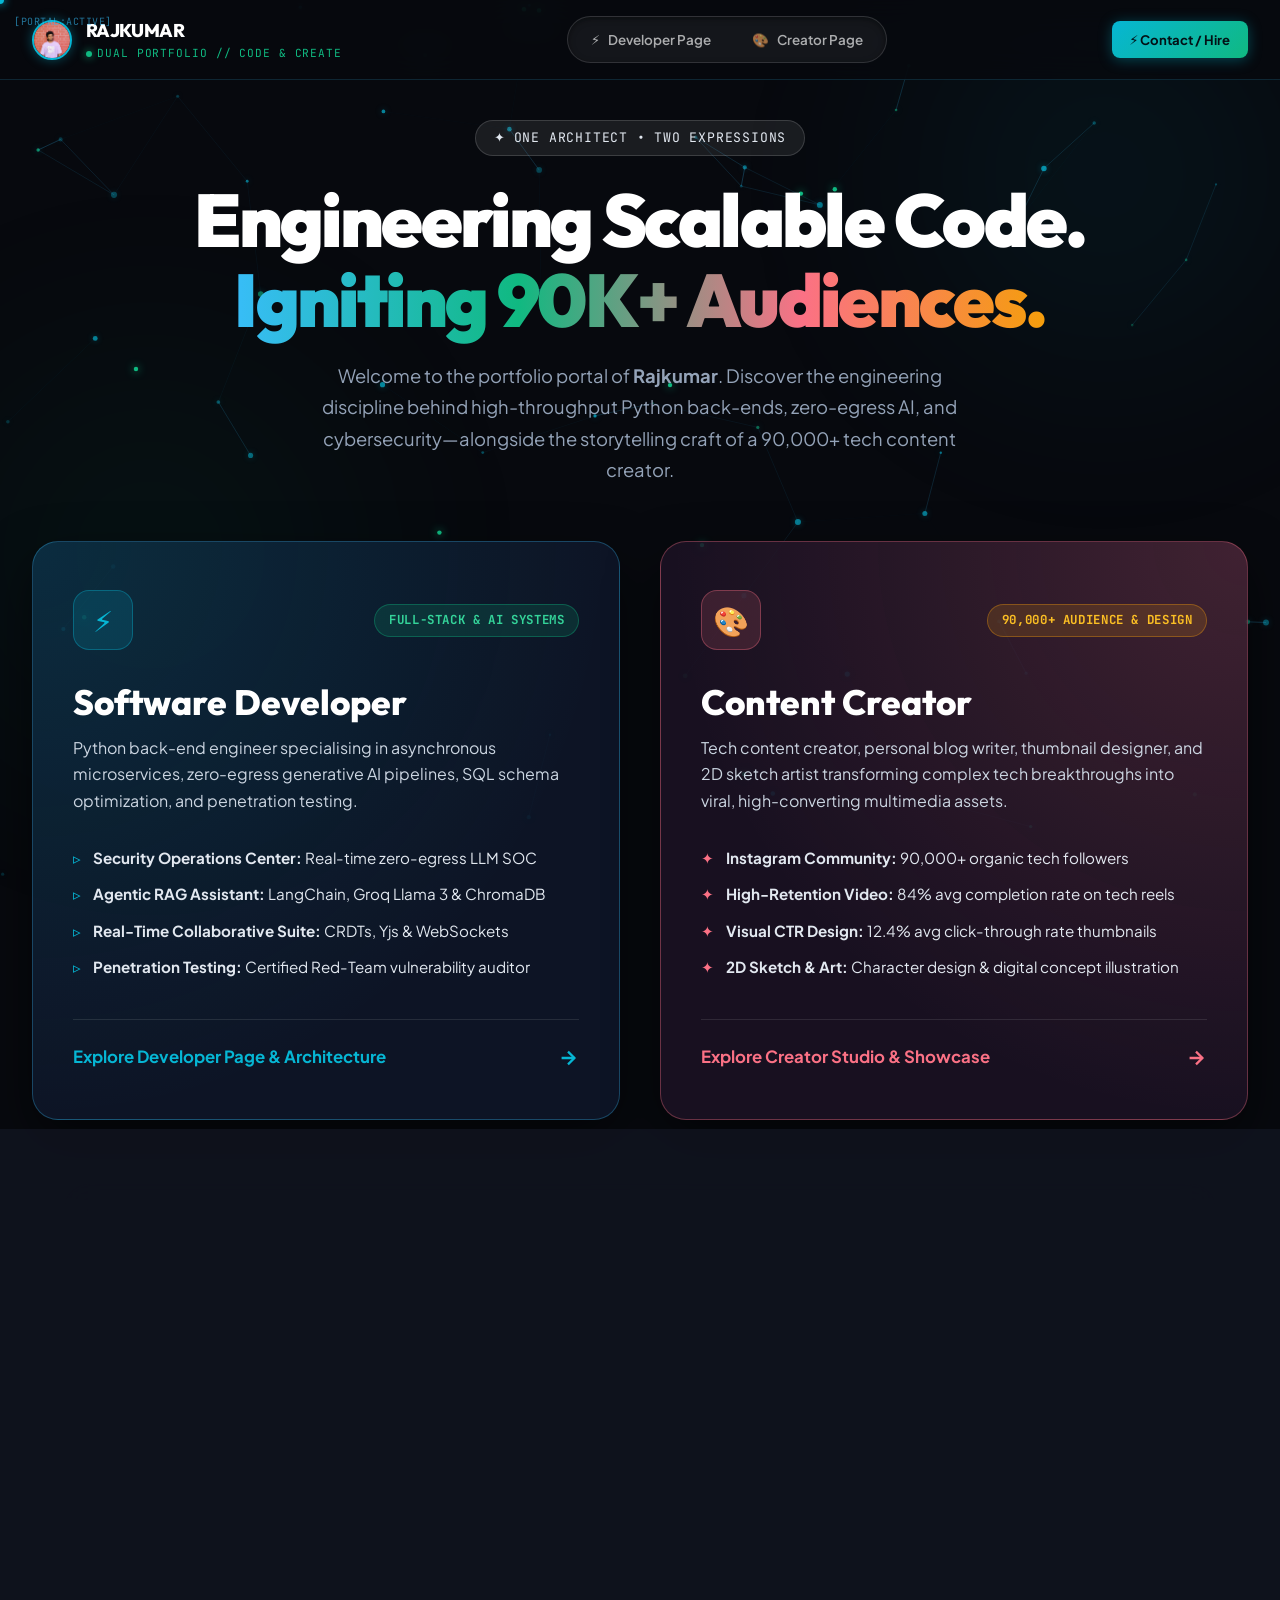
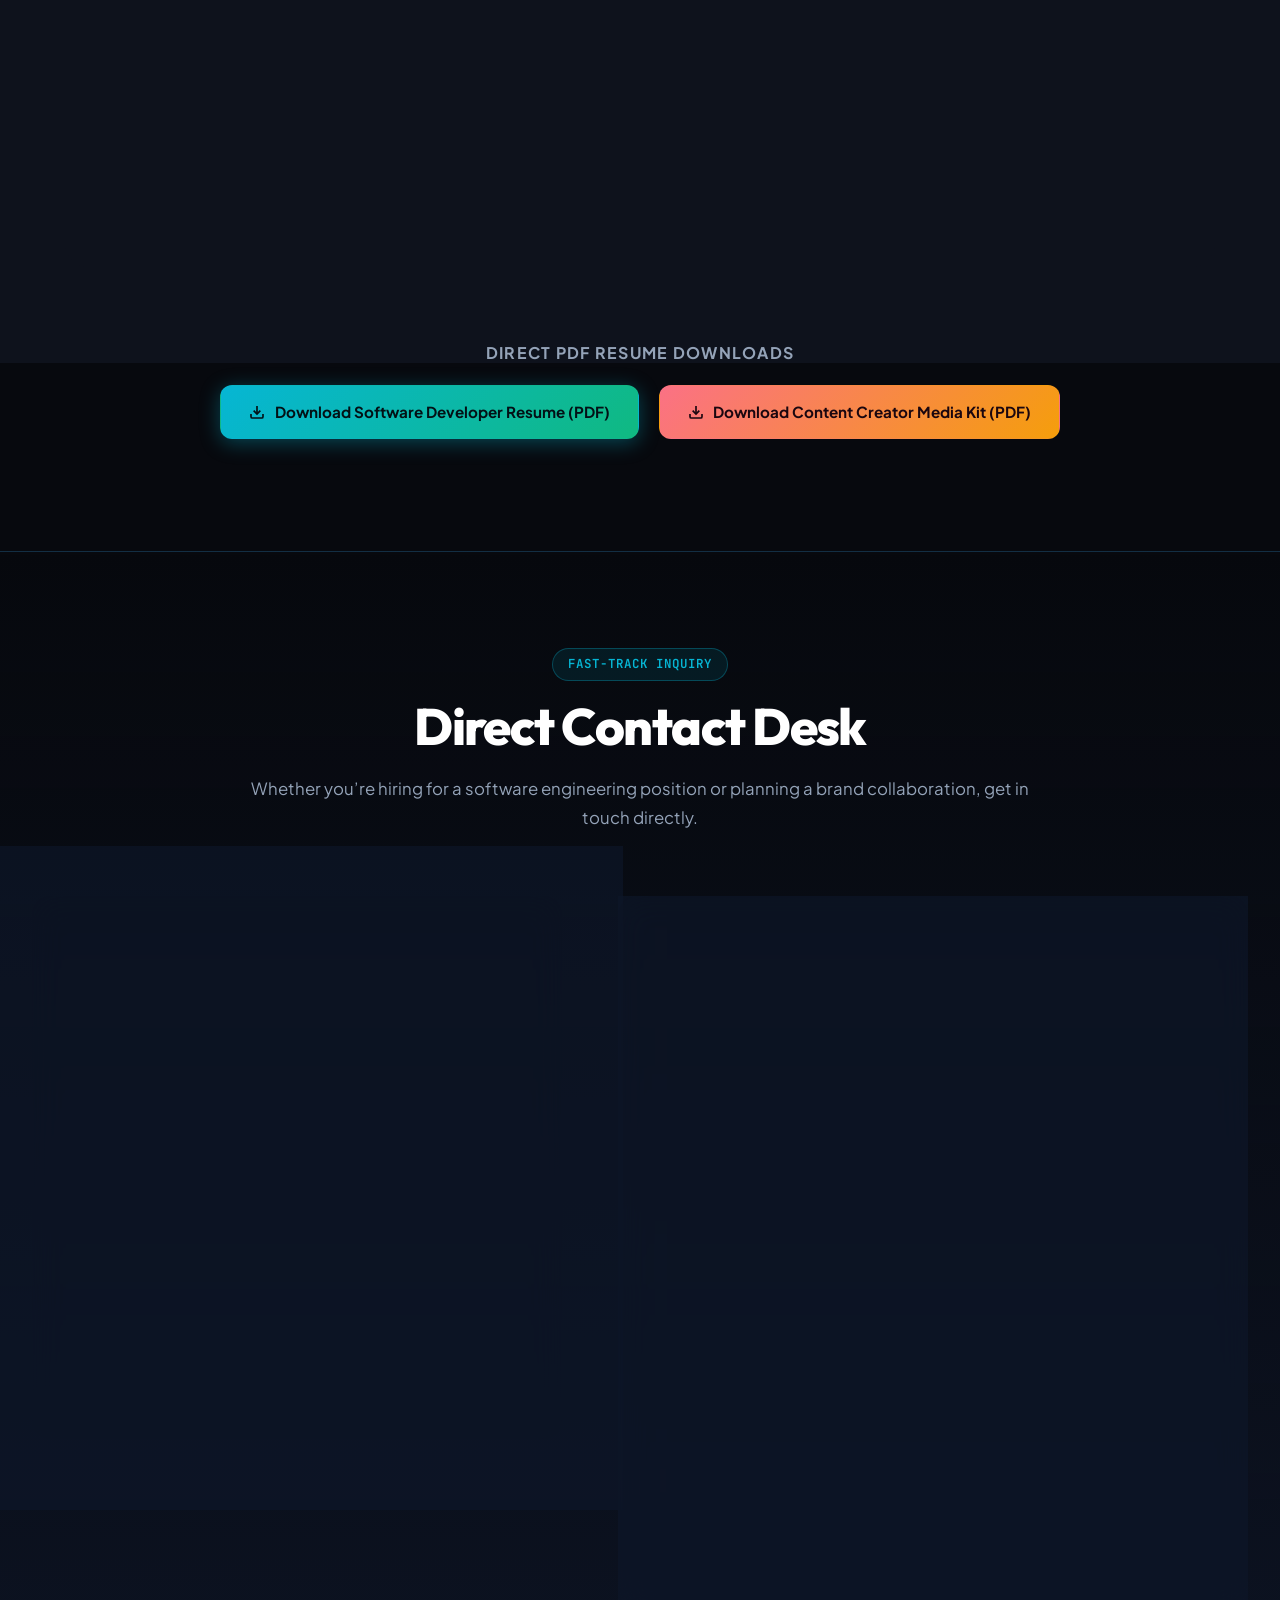
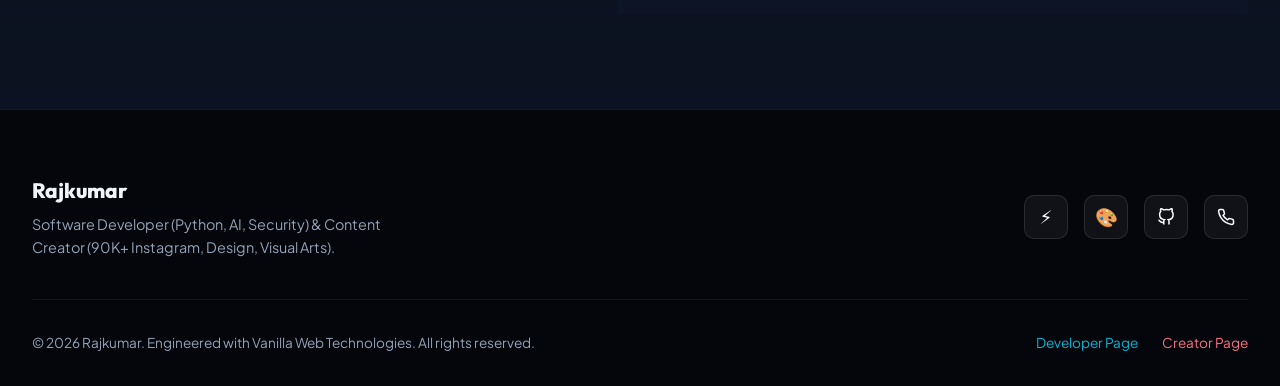
==== index.html @ 2a5aac8f "feat: complete interactive dual-persona portfolio website for Rajkumar (Software Developer & Content" ====
<!DOCTYPE html>
<html lang="en">
<head>
  <meta charset="UTF-8" />
  <meta name="viewport" content="width=device-width, initial-scale=1.0" />
  <title>Rajkumar — Software Developer & Content Creator | Dual Portfolio</title>
  <meta name="description" content="Official dual-persona portfolio of Rajkumar PR: Full-Stack Python Software Developer & AI Security Engineer + 90K Tech Content Creator & Visual Artist." />
  <meta name="theme-color" content="#07090e" />

  <!-- Preconnect to Google Fonts -->
  <link rel="preconnect" href="https://fonts.googleapis.com" />
  <link rel="preconnect" href="https://fonts.gstatic.com" crossorigin />

  <!-- Stylesheets -->
  <link rel="stylesheet" href="css/common.css" />
  <link rel="stylesheet" href="css/developer.css" />
  <link rel="stylesheet" href="css/creator.css" />
  <style>
    /* Master Hub Styles */
    .hub-hero {
      min-height: 100vh;
      display: flex;
      flex-direction: column;
      justify-content: center;
      align-items: center;
      padding: 7.5rem 2rem 4rem;
      position: relative;
      text-align: center;
    }

    .hub-title-wrap {
      max-width: 900px;
      margin-bottom: 3.5rem;
      position: relative;
      z-index: 10;
    }

    .hub-tag {
      display: inline-flex;
      align-items: center;
      gap: 0.5rem;
      padding: 0.4rem 1.15rem;
      border-radius: 999px;
      background: rgba(255, 255, 255, 0.08);
      border: 1px solid rgba(255, 255, 255, 0.15);
      font-family: var(--font-mono);
      font-size: 0.82rem;
      letter-spacing: 0.06em;
      color: #e2e8f0;
      margin-bottom: 1.5rem;
    }

    .hub-headline {
      font-family: var(--font-heading);
      font-size: clamp(2.6rem, 5.8vw, 4.8rem);
      font-weight: 900;
      line-height: 1.08;
      letter-spacing: -0.035em;
      color: #fff;
      margin-bottom: 1.25rem;
    }

    .hub-headline .dual-gradient {
      background: linear-gradient(90deg, #38bdf8 0%, #10b981 35%, #fb7185 70%, #f59e0b 100%);
      -webkit-background-clip: text;
      -webkit-text-fill-color: transparent;
    }

    .hub-sub {
      font-size: 1.15rem;
      color: #94a3b8;
      max-width: 680px;
      margin: 0 auto;
      line-height: 1.7;
    }

    /* Dual Persona Split Cards */
    .dual-portals-grid {
      display: grid;
      grid-template-columns: 1fr 1fr;
      gap: 2.5rem;
      max-width: 1280px;
      width: 100%;
      margin: 0 auto;
      position: relative;
      z-index: 10;
    }

    .portal-card {
      position: relative;
      border-radius: 26px;
      padding: 3rem 2.5rem;
      text-align: left;
      text-decoration: none;
      color: #fff;
      overflow: hidden;
      display: flex;
      flex-direction: column;
      justify-content: space-between;
      transition: all 0.4s cubic-bezier(0.16, 1, 0.3, 1);
      box-shadow: 0 20px 50px rgba(0, 0, 0, 0.5);
    }

    .portal-card.dev-side {
      background: radial-gradient(circle at top left, rgba(6, 182, 212, 0.15), transparent 70%), rgba(15, 23, 42, 0.85);
      border: 1px solid rgba(56, 189, 248, 0.3);
    }

    .portal-card.creator-side {
      background: radial-gradient(circle at top right, rgba(251, 113, 133, 0.18), transparent 70%), rgba(28, 18, 36, 0.85);
      border: 1px solid rgba(251, 113, 133, 0.35);
    }

    .portal-card:hover {
      transform: translateY(-8px) scale(1.02);
    }

    .portal-card.dev-side:hover {
      border-color: var(--dev-secondary);
      box-shadow: 0 25px 60px rgba(0, 0, 0, 0.6), 0 0 35px rgba(6, 182, 212, 0.35);
    }

    .portal-card.creator-side:hover {
      border-color: var(--creator-primary);
      box-shadow: 0 25px 60px rgba(0, 0, 0, 0.6), 0 0 40px rgba(251, 113, 133, 0.35);
    }

    .portal-header {
      display: flex;
      justify-content: space-between;
      align-items: center;
      margin-bottom: 2rem;
    }

    .portal-icon {
      width: 60px;
      height: 60px;
      border-radius: 16px;
      display: flex;
      align-items: center;
      justify-content: center;
      font-size: 1.8rem;
    }

    .dev-side .portal-icon {
      background: rgba(6, 182, 212, 0.15);
      border: 1px solid rgba(6, 182, 212, 0.35);
      color: var(--dev-secondary);
    }

    .creator-side .portal-icon {
      background: rgba(251, 113, 133, 0.15);
      border: 1px solid rgba(251, 113, 133, 0.35);
      color: var(--creator-primary);
    }

    .portal-badge {
      font-family: var(--font-mono);
      font-size: 0.78rem;
      font-weight: 700;
      padding: 0.35rem 0.85rem;
      border-radius: 999px;
      letter-spacing: 0.05em;
    }

    .dev-side .portal-badge {
      background: rgba(16, 185, 129, 0.15);
      color: #34d399;
      border: 1px solid rgba(16, 185, 129, 0.35);
    }

    .creator-side .portal-badge {
      background: rgba(245, 158, 11, 0.15);
      color: #fbbf24;
      border: 1px solid rgba(245, 158, 11, 0.35);
    }

    .portal-title {
      font-family: var(--font-heading);
      font-size: 2.2rem;
      font-weight: 800;
      line-height: 1.15;
      margin-bottom: 0.75rem;
    }

    .portal-lead {
      color: #cbd5e1;
      font-size: 1rem;
      line-height: 1.65;
      margin-bottom: 2rem;
    }

    .portal-highlights {
      display: flex;
      flex-direction: column;
      gap: 0.75rem;
      margin-bottom: 2.5rem;
    }

    .portal-highlight-item {
      display: flex;
      align-items: center;
      gap: 0.75rem;
      font-size: 0.95rem;
      color: #e2e8f0;
    }

    .portal-highlight-item span.bullet {
      font-weight: 800;
    }

    .dev-side span.bullet { color: var(--dev-secondary); }
    .creator-side span.bullet { color: var(--creator-primary); }

    .portal-cta-bar {
      display: flex;
      align-items: center;
      justify-content: space-between;
      border-top: 1px solid rgba(255, 255, 255, 0.1);
      padding-top: 1.5rem;
      font-weight: 700;
      font-size: 1.05rem;
    }

    .dev-side .portal-cta-bar { color: var(--dev-secondary); }
    .creator-side .portal-cta-bar { color: var(--creator-primary); }

    /* Intersection Feature Section */
    .intersection-section {
      max-width: 1280px;
      margin: 4rem auto 0;
      padding: 0 2rem;
      position: relative;
      z-index: 10;
    }

    .intersection-box {
      background: rgba(18, 22, 34, 0.75);
      backdrop-filter: var(--glass-blur);
      border: 1px solid rgba(255, 255, 255, 0.12);
      border-radius: 26px;
      padding: 3.5rem;
      text-align: center;
      box-shadow: 0 20px 50px rgba(0, 0, 0, 0.5);
    }

    .intersection-grid {
      display: grid;
      grid-template-columns: repeat(3, 1fr);
      gap: 2rem;
      margin-top: 2.5rem;
      text-align: left;
    }

    .intersection-item {
      background: rgba(255, 255, 255, 0.04);
      border: 1px solid rgba(255, 255, 255, 0.08);
      border-radius: 16px;
      padding: 1.75rem;
    }

    .intersection-item h4 {
      font-family: var(--font-heading);
      font-size: 1.25rem;
      font-weight: 700;
      color: #fff;
      margin-bottom: 0.5rem;
    }

    .intersection-item p {
      color: #cbd5e1;
      font-size: 0.95rem;
      line-height: 1.6;
    }

    @media (max-width: 992px) {
      .dual-portals-grid {
        grid-template-columns: 1fr;
      }
      .intersection-grid {
        grid-template-columns: 1fr;
      }
      .intersection-box {
        padding: 2.5rem 1.5rem;
      }
    }
  </style>
</head>
<body>

  <!-- Interconnected Matrix Canvas -->
  <div class="canvas-bg-container">
    <canvas id="neural-matrix-canvas"></canvas>
  </div>
  <div class="ambient-glow ambient-glow-1"></div>
  <div class="ambient-glow ambient-glow-2"></div>

  <!-- Custom Pointer -->
  <div class="custom-cursor-dot"></div>
  <div class="custom-cursor-follower"></div>
  <div class="custom-cursor-crosshair">[PORTAL:ACTIVE]</div>

  <!-- Global Top Navigation -->
  <header class="site-nav">
    <div class="nav-container">
      <a href="index.html" class="nav-brand" title="Rajkumar Portfolio Portal">
        <div class="brand-avatar">
          <img src="assets/images/rajkumar_avatar.jpg" alt="Rajkumar" />
        </div>
        <div class="brand-info">
          <span class="brand-name">RAJKUMAR</span>
          <span class="brand-tag">DUAL PORTFOLIO // CODE & CREATE</span>
        </div>
      </a>

      <!-- Persona Switcher -->
      <nav class="persona-switcher" aria-label="Direct Portals">
        <a href="developer.html" class="persona-btn dev-btn">
          <span>⚡</span> <span>Developer Page</span>
        </a>
        <a href="creator.html" class="persona-btn creator-btn">
          <span>🎨</span> <span>Creator Page</span>
        </a>
      </nav>

      <!-- Nav Actions (Both Resumes Quick Access) -->
      <div class="nav-actions">
        <a href="developer.html#contact" class="btn-nav-cta">
          <span>⚡ Contact / Hire</span>
        </a>
      </div>
    </div>
  </header>

  <main>
    <!-- HUB HERO SECTION -->
    <section class="hub-hero">
      <div class="hub-title-wrap">
        <div class="hub-tag">
          <span>✦</span> <span>ONE ARCHITECT • TWO EXPRESSIONS</span>
        </div>

        <h1 class="hub-headline">
          Engineering Scalable Code.<br />
          <span class="dual-gradient">Igniting 90K+ Audiences.</span>
        </h1>

        <p class="hub-sub">
          Welcome to the portfolio portal of <strong>Rajkumar</strong>. Discover the engineering discipline behind high-throughput Python back-ends, zero-egress AI, and cybersecurity—alongside the storytelling craft of a 90,000+ tech content creator.
        </p>
      </div>

      <!-- DUAL PERSONA SPLIT PORTALS -->
      <div class="dual-portals-grid">

        <!-- Portal 1: Software Developer -->
        <a href="developer.html" class="portal-card dev-side">
          <div>
            <div class="portal-header">
              <div class="portal-icon">⚡</div>
              <span class="portal-badge">FULL-STACK & AI SYSTEMS</span>
            </div>

            <h2 class="portal-title">Software Developer</h2>
            <p class="portal-lead">
              Python back-end engineer specialising in asynchronous microservices, zero-egress generative AI pipelines, SQL schema optimization, and penetration testing.
            </p>

            <div class="portal-highlights">
              <div class="portal-highlight-item">
                <span class="bullet">▹</span>
                <span><strong>Security Operations Center:</strong> Real-time zero-egress LLM SOC</span>
              </div>
              <div class="portal-highlight-item">
                <span class="bullet">▹</span>
                <span><strong>Agentic RAG Assistant:</strong> LangChain, Groq Llama 3 & ChromaDB</span>
              </div>
              <div class="portal-highlight-item">
                <span class="bullet">▹</span>
                <span><strong>Real-Time Collaborative Suite:</strong> CRDTs, Yjs & WebSockets</span>
              </div>
              <div class="portal-highlight-item">
                <span class="bullet">▹</span>
                <span><strong>Penetration Testing:</strong> Certified Red-Team vulnerability auditor</span>
              </div>
            </div>
          </div>

          <div class="portal-cta-bar">
            <span>Explore Developer Page & Architecture</span>
            <svg width="22" height="22" viewBox="0 0 24 24" fill="none" stroke="currentColor" stroke-width="2.5"><line x1="5" y1="12" x2="19" y2="12"/><polyline points="12 5 19 12 12 19"/></svg>
          </div>
        </a>

        <!-- Portal 2: Content Creator -->
        <a href="creator.html" class="portal-card creator-side">
          <div>
            <div class="portal-header">
              <div class="portal-icon">🎨</div>
              <span class="portal-badge">90,000+ AUDIENCE & DESIGN</span>
            </div>

            <h2 class="portal-title">Content Creator</h2>
            <p class="portal-lead">
              Tech content creator, personal blog writer, thumbnail designer, and 2D sketch artist transforming complex tech breakthroughs into viral, high-converting multimedia assets.
            </p>

            <div class="portal-highlights">
              <div class="portal-highlight-item">
                <span class="bullet">✦</span>
                <span><strong>Instagram Community:</strong> 90,000+ organic tech followers</span>
              </div>
              <div class="portal-highlight-item">
                <span class="bullet">✦</span>
                <span><strong>High-Retention Video:</strong> 84% avg completion rate on tech reels</span>
              </div>
              <div class="portal-highlight-item">
                <span class="bullet">✦</span>
                <span><strong>Visual CTR Design:</strong> 12.4% avg click-through rate thumbnails</span>
              </div>
              <div class="portal-highlight-item">
                <span class="bullet">✦</span>
                <span><strong>2D Sketch & Art:</strong> Character design & digital concept illustration</span>
              </div>
            </div>
          </div>

          <div class="portal-cta-bar">
            <span>Explore Creator Studio & Showcase</span>
            <svg width="22" height="22" viewBox="0 0 24 24" fill="none" stroke="currentColor" stroke-width="2.5"><line x1="5" y1="12" x2="19" y2="12"/><polyline points="12 5 19 12 12 19"/></svg>
          </div>
        </a>

      </div>

      <!-- INTERSECTION VALUE ADD -->
      <div class="intersection-section">
        <div class="intersection-box">
          <span class="section-badge" style="background:rgba(255,255,255,0.08); border-color:rgba(255,255,255,0.2); color:#fff;">
            The Intersection Advantage
          </span>
          <h3 style="font-family:var(--font-heading); font-size:2rem; font-weight:800; color:#fff; margin-top:0.75rem;">
            Why Code + Communication Creates Outsized Value
          </h3>
          <p style="color:#94a3b8; max-width:700px; margin:0.5rem auto 0; font-size:1.05rem;">
            Most developers struggle to explain their work to stakeholders, while most content creators don’t understand how code works under the hood. Rajkumar operates squarely at the crossroads.
          </p>

          <div class="intersection-grid">
            <div class="intersection-item">
              <div style="font-size:1.6rem; margin-bottom:0.75rem;">🧠</div>
              <h4>Deep Technical Credibility</h4>
              <p>Because I build production microservices and write Python code daily, every piece of content, tutorial, or system documentation is technically accurate and grounded in real-world reality.</p>
            </div>

            <div class="intersection-item">
              <div style="font-size:1.6rem; margin-bottom:0.75rem;">📢</div>
              <h4>10x Engineering Communication</h4>
              <p>Translating software architecture for a 90,000+ audience sharpens team presentations, sprint demos, and technical alignment between engineering teams and non-technical executives.</p>
            </div>

            <div class="intersection-item">
              <div style="font-size:1.6rem; margin-bottom:0.75rem;">🎯</div>
              <h4>High-Converting Product Polish</h4>
              <p>Every interface I architect is built with aesthetic intuition: responsive layout precision, captivating micro-animations, and conversion-focused user journeys.</p>
            </div>
          </div>
        </div>
      </div>

      <!-- QUICK RESUME DOWNLOADS STRIP -->
      <div style="margin-top: 4.5rem; text-align: center; position: relative; z-index: 10;">
        <h4 style="font-size: 1rem; text-transform: uppercase; letter-spacing: 0.08em; color: #94a3b8; margin-bottom: 1.25rem;">
          Direct PDF Resume Downloads
        </h4>
        <div style="display: flex; gap: 1.25rem; justify-content: center; flex-wrap: wrap;">
          <a href="assets/resumes/Rajkumar_PR_Resume.pdf" download="Rajkumar_PR_Resume.pdf" class="btn btn-primary" target="_blank">
            <svg width="16" height="16" viewBox="0 0 24 24" fill="none" stroke="currentColor" stroke-width="2.5"><path d="M21 15v4a2 2 0 0 1-2 2H5a2 2 0 0 1-2-2v-4"/><polyline points="7 10 12 15 17 10"/><line x1="12" y1="15" x2="12" y2="3"/></svg>
            <span>Download Software Developer Resume (PDF)</span>
          </a>

          <a href="assets/resumes/Rajkumar_Content Creator.pdf" download="Rajkumar_Content_Creator_CV.pdf" class="btn" style="background: linear-gradient(135deg, #fb7185, #f59e0b); color: #1a060f; font-weight: 700;" target="_blank">
            <svg width="16" height="16" viewBox="0 0 24 24" fill="none" stroke="currentColor" stroke-width="2.5"><path d="M21 15v4a2 2 0 0 1-2 2H5a2 2 0 0 1-2-2v-4"/><polyline points="7 10 12 15 17 10"/><line x1="12" y1="15" x2="12" y2="3"/></svg>
            <span>Download Content Creator Media Kit (PDF)</span>
          </a>
        </div>
      </div>
    </section>

    <!-- UNIFIED CONTACT & RECRUITER DESK -->
    <section class="section-container contact-section" id="contact" style="margin-top: 3rem;">
      <div class="section-header">
        <span class="section-badge">Fast-Track Inquiry</span>
        <h2 class="section-title">Direct Contact Desk</h2>
        <p class="section-subtitle">
          Whether you’re hiring for a software engineering position or planning a brand collaboration, get in touch directly.
        </p>
      </div>

      <div class="contact-grid">
        <div class="contact-card-info">
          <h3 style="font-family:var(--font-heading); font-size:1.5rem; font-weight:800; color:#fff; margin-bottom:0.5rem;">
            Rajkumar
          </h3>
          <p style="color:#94a3b8; font-size:0.95rem; margin-bottom:2rem;">
            Based in Kerala & Tamil Nadu, India. Available for full-time roles, contracts, and brand partnerships worldwide.
          </p>

          <div class="contact-method">
            <div class="contact-icon-box">
              <svg width="20" height="20" viewBox="0 0 24 24" fill="none" stroke="currentColor" stroke-width="2"><path d="M22 16.92v3a2 2 0 0 1-2.18 2 19.79 19.79 0 0 1-8.63-3.07 19.5 19.5 0 0 1-6-6 19.79 19.79 0 0 1-3.07-8.67A2 2 0 0 1 4.11 2h3a2 2 0 0 1 2 1.72 12.84 12.84 0 0 0 .7 2.81 2 2 0 0 1-.45 2.11L8.09 9.91a16 16 0 0 0 6 6l1.27-1.27a2 2 0 0 1 2.11-.45 12.84 12.84 0 0 0 2.81.7A2 2 0 0 1 22 16.92z"/></svg>
            </div>
            <div class="contact-meta">
              <h4>Direct Call / WhatsApp</h4>
              <a href="tel:+917356489200">+91 73564 89200</a>
            </div>
            <button class="btn-copy-chip" data-copy="+917356489200">Copy</button>
          </div>

          <div class="contact-method">
            <div class="contact-icon-box">
              <svg width="20" height="20" viewBox="0 0 24 24" fill="none" stroke="currentColor" stroke-width="2"><path d="M4 4h16c1.1 0 2 .9 2 2v12c0 1.1-.9 2-2 2H4c-1.1 0-2-.9-2-2V6c0-1.1.9-2 2-2z"/><polyline points="22,6 12,13 2,6"/></svg>
            </div>
            <div class="contact-meta">
              <h4>Software Dev Email</h4>
              <a href="mailto:itsrajkumarpadmanabhan@gmail.com">itsrajkumarpadmanabhan@gmail.com</a>
            </div>
            <button class="btn-copy-chip" data-copy="itsrajkumarpadmanabhan@gmail.com">Copy</button>
          </div>

          <div class="contact-method">
            <div class="contact-icon-box" style="color:var(--creator-primary); border-color:rgba(251,113,133,0.3);">
              <svg width="20" height="20" viewBox="0 0 24 24" fill="none" stroke="currentColor" stroke-width="2"><path d="M4 4h16c1.1 0 2 .9 2 2v12c0 1.1-.9 2-2 2H4c-1.1 0-2-.9-2-2V6c0-1.1.9-2 2-2z"/><polyline points="22,6 12,13 2,6"/></svg>
            </div>
            <div class="contact-meta">
              <h4>Content Creator Email</h4>
              <a href="mailto:rajkumarpadmanabhan23@gmail.com">rajkumarpadmanabhan23@gmail.com</a>
            </div>
            <button class="btn-copy-chip" data-copy="rajkumarpadmanabhan23@gmail.com">Copy</button>
          </div>

          <div style="margin-top:2rem;">
            <a href="https://wa.me/917356489200?text=Hi%20Rajkumar,%20I%20reviewed%20your%20dual%20portfolio%20and%20would%20love%20to%20connect." target="_blank" class="btn btn-cyber" style="width:100%; text-align:center;">
              <span>💬 Open Direct WhatsApp Chat (+91 73564 89200)</span>
            </a>
          </div>
        </div>

        <!-- Interactive Direct Message Form -->
        <div class="contact-form-box">
          <h3 style="font-family:var(--font-heading); font-size:1.5rem; font-weight:800; color:#fff; margin-bottom:0.5rem;">
            Send Inquiry
          </h3>
          <p style="color:#94a3b8; font-size:0.95rem; margin-bottom:1.75rem;">
            Choose your topic and launch an instant WhatsApp or email draft.
          </p>

          <form id="portfolio-contact-form">
            <div class="form-group">
              <label for="form-name">Your Name / Organization *</label>
              <input type="text" id="form-name" class="form-control" placeholder="e.g. Talent Acquisition / Brand Lead" required />
            </div>

            <div class="form-group">
              <label for="form-email">Your Email Address *</label>
              <input type="email" id="form-email" class="form-control" placeholder="you@company.com" required />
            </div>

            <div class="form-group">
              <label for="form-role">Category of Inquiry *</label>
              <select id="form-role" class="form-control" style="background:#090d16; cursor:pointer;">
                <option value="Software Developer Full-Time Hire">Software Developer Full-Time Hire</option>
                <option value="Content Creator Brand Sponsorship">Content Creator Brand Sponsorship</option>
                <option value="FastAPI / AI Pipeline Contract">FastAPI / AI Pipeline Contract</option>
                <option value="YouTube / Tech Thumbnail Suite">YouTube / Tech Thumbnail Suite</option>
                <option value="Application Security Assessment">Application Security Assessment</option>
              </select>
            </div>

            <div class="form-group">
              <label for="form-message">Message *</label>
              <textarea id="form-message" class="form-control" placeholder="Tell Rajkumar about your project or opportunity..." required></textarea>
            </div>

            <button type="submit" class="btn btn-primary" style="width:100%;">
              <span>Transmit Message & Fast-Track WhatsApp</span>
            </button>
          </form>
        </div>
      </div>
    </section>
  </main>

  <!-- Site Footer -->
  <footer class="site-footer">
    <div class="footer-container">
      <div class="footer-brand">
        <h3>Rajkumar</h3>
        <p>Software Developer (Python, AI, Security) & Content Creator (90K+ Instagram, Design, Visual Arts).</p>
      </div>
      <div class="footer-socials">
        <a href="developer.html" class="footer-social-btn" title="Software Developer Page">⚡</a>
        <a href="creator.html" class="footer-social-btn" title="Content Creator Page">🎨</a>
        <a href="https://github.com/its-rajkumarpadmanabhan" target="_blank" class="footer-social-btn" title="GitHub">
          <svg width="18" height="18" viewBox="0 0 24 24" fill="none" stroke="currentColor" stroke-width="2"><path d="M9 19c-5 1.5-5-2.5-7-3m14 6v-3.87a3.37 3.37 0 0 0-.94-2.61c3.14-.35 6.44-1.54 6.44-7A5.44 5.44 0 0 0 20 4.77 5.07 5.07 0 0 0 19.91 1S18.73.65 16 2.48a13.38 13.38 0 0 0-7 0C6.27.65 5.09 1 5.09 1A5.07 5.07 0 0 0 5 4.77a5.44 5.44 0 0 0-1.5 3.78c0 5.42 3.3 6.61 6.44 7A3.37 3.37 0 0 0 9 18.13V22"/></svg>
        </a>
        <a href="https://wa.me/917356489200" target="_blank" class="footer-social-btn" title="WhatsApp">
          <svg width="18" height="18" viewBox="0 0 24 24" fill="none" stroke="currentColor" stroke-width="2"><path d="M22 16.92v3a2 2 0 0 1-2.18 2 19.79 19.79 0 0 1-8.63-3.07 19.5 19.5 0 0 1-6-6 19.79 19.79 0 0 1-3.07-8.67A2 2 0 0 1 4.11 2h3a2 2 0 0 1 2 1.72 12.84 12.84 0 0 0 .7 2.81 2 2 0 0 1-.45 2.11L8.09 9.91a16 16 0 0 0 6 6l1.27-1.27a2 2 0 0 1 2.11-.45 12.84 12.84 0 0 0 2.81.7A2 2 0 0 1 22 16.92z"/></svg>
        </a>
      </div>
    </div>
    <div class="footer-bottom">
      <span>© 2026 Rajkumar. Engineered with Vanilla Web Technologies. All rights reserved.</span>
      <div style="display:flex; gap:1.5rem;">
        <a href="developer.html" style="color:var(--dev-secondary); text-decoration:none;">Developer Page</a>
        <a href="creator.html" style="color:var(--creator-primary); text-decoration:none;">Creator Page</a>
      </div>
    </div>
  </footer>

  <!-- Lightbox / Specs Modal -->
  <div class="modal-backdrop" id="project-modal">
    <div class="modal-dialog">
      <button class="modal-close-btn" id="modal-close-btn">&times;</button>
      <div id="modal-dynamic-content"></div>
    </div>
  </div>

  <div class="toast-container"></div>

  <!-- Scripts -->
  <script src="js/cursor.js"></script>
  <script src="js/canvas-developer.js"></script>
  <script src="js/main.js"></script>
</body>
</html>
---- css/common.css ----
/* ==========================================================================
   RAJKUMAR PORTFOLIO — CORE DESIGN SYSTEM & SHARED STYLES
   Dual-Persona: Software Developer & Content Creator
   ========================================================================== */

@import url('https://fonts.googleapis.com/css2?family=Plus+Jakarta+Sans:wght@300;400;500;600;700;800&family=JetBrains+Mono:wght@400;500;600;700&family=Outfit:wght@400;500;600;700;800;900&family=Cinzel:wght@500;700&display=swap');

:root {
  /* Developer Color Palette (Cyber / Precision / High-Tech) */
  --dev-bg: #07090e;
  --dev-bg-card: rgba(15, 23, 42, 0.65);
  --dev-bg-card-hover: rgba(30, 41, 59, 0.85);
  --dev-border: rgba(56, 189, 248, 0.16);
  --dev-border-glow: rgba(56, 189, 248, 0.4);
  --dev-primary: #10b981;
  --dev-secondary: #06b6d4;
  --dev-accent: #6366f1;
  --dev-accent-purple: #a855f7;
  --dev-text: #f1f5f9;
  --dev-text-muted: #94a3b8;
  --dev-glow: 0 0 25px rgba(16, 185, 129, 0.25);

  /* Creator Color Palette (Warm Terracotta / Editorial / Studio Sunset) */
  --creator-bg: #0d0a10;
  --creator-bg-card: rgba(28, 20, 36, 0.65);
  --creator-bg-card-hover: rgba(45, 30, 58, 0.85);
  --creator-border: rgba(251, 113, 133, 0.2);
  --creator-border-glow: rgba(244, 63, 94, 0.45);
  --creator-primary: #fb7185;
  --creator-secondary: #f59e0b;
  --creator-accent: #e11d48;
  --creator-purple: #c084fc;
  --creator-text: #fff5f7;
  --creator-text-muted: #cbd5e1;
  --creator-glow: 0 0 30px rgba(251, 113, 133, 0.28);

  /* Global Fonts */
  --font-sans: 'Plus Jakarta Sans', system-ui, -apple-system, sans-serif;
  --font-heading: 'Outfit', sans-serif;
  --font-mono: 'JetBrains Mono', monospace;

  /* Glassmorphism & Transitions */
  --glass-blur: blur(16px);
  --ease-spring: cubic-bezier(0.16, 1, 0.3, 1);
  --ease-smooth: cubic-bezier(0.4, 0, 0.2, 1);
  --transition-fast: 0.2s var(--ease-smooth);
  --transition-normal: 0.35s var(--ease-spring);
}

/* Base Reset */
*, *::before, *::after {
  box-sizing: border-box;
  margin: 0;
  padding: 0;
}

html {
  scroll-behavior: smooth;
  font-size: 16px;
  -webkit-font-smoothing: antialiased;
  -moz-osx-font-smoothing: grayscale;
}

body {
  font-family: var(--font-sans);
  background-color: var(--dev-bg);
  color: var(--dev-text);
  line-height: 1.6;
  min-height: 100vh;
  overflow-x: hidden;
  position: relative;
}

body.creator-theme {
  background-color: var(--creator-bg);
  color: var(--creator-text);
}

::selection {
  background: rgba(16, 185, 129, 0.3);
  color: #fff;
}

body.creator-theme ::selection {
  background: rgba(251, 113, 133, 0.35);
  color: #fff;
}

/* Custom Scrollbar */
::-webkit-scrollbar {
  width: 9px;
}
::-webkit-scrollbar-track {
  background: rgba(10, 15, 25, 0.95);
}
body.creator-theme ::-webkit-scrollbar-track {
  background: rgba(16, 12, 20, 0.95);
}
::-webkit-scrollbar-thumb {
  background: rgba(255, 255, 255, 0.18);
  border-radius: 999px;
  border: 2px solid transparent;
  background-clip: padding-box;
}
::-webkit-scrollbar-thumb:hover {
  background: var(--dev-secondary);
}
body.creator-theme ::-webkit-scrollbar-thumb:hover {
  background: var(--creator-primary);
}

/* ==========================================================================
   CUSTOM POINTER (DYNAMIC DUAL-MODE CURSOR)
   ========================================================================== */
.custom-cursor-dot {
  position: fixed;
  top: 0;
  left: 0;
  width: 8px;
  height: 8px;
  background: var(--dev-secondary);
  border-radius: 50%;
  pointer-events: none;
  z-index: 99999;
  transform: translate(-50%, -50%);
  transition: width 0.2s, height 0.2s, background-color 0.25s, opacity 0.2s;
  box-shadow: 0 0 10px var(--dev-secondary);
}

.custom-cursor-follower {
  position: fixed;
  top: 0;
  left: 0;
  width: 36px;
  height: 36px;
  border: 1.5px solid rgba(56, 189, 248, 0.6);
  border-radius: 50%;
  pointer-events: none;
  z-index: 99998;
  transform: translate(-50%, -50%);
  transition: width 0.25s var(--ease-spring), height 0.25s var(--ease-spring), border-color 0.25s, transform 0.15s ease-out, background 0.25s;
  mix-blend-mode: screen;
}

.custom-cursor-crosshair {
  position: fixed;
  top: 0;
  left: 0;
  pointer-events: none;
  z-index: 99997;
  font-family: var(--font-mono);
  font-size: 10px;
  color: rgba(56, 189, 248, 0.7);
  letter-spacing: 0.05em;
  transform: translate(14px, 14px);
  white-space: nowrap;
  user-select: none;
  opacity: 0.85;
}

/* Creator Pointer States */
body.creator-theme .custom-cursor-dot {
  background: var(--creator-primary);
  box-shadow: 0 0 14px var(--creator-primary);
}

body.creator-theme .custom-cursor-follower {
  border-color: rgba(251, 113, 133, 0.75);
  box-shadow: 0 0 15px rgba(251, 113, 133, 0.25);
}

body.creator-theme .custom-cursor-crosshair {
  color: rgba(251, 113, 133, 0.8);
}

/* Cursor Hover Modifications */
.cursor-hover-active .custom-cursor-dot {
  width: 14px;
  height: 14px;
  background: #fff;
}

.cursor-hover-active .custom-cursor-follower {
  width: 58px;
  height: 58px;
  border-color: var(--dev-primary);
  background: rgba(16, 185, 129, 0.12);
  transform: translate(-50%, -50%) scale(1.15);
}

body.creator-theme .cursor-hover-active .custom-cursor-follower {
  border-color: var(--creator-primary);
  background: rgba(244, 63, 94, 0.15);
}

.cursor-media-active .custom-cursor-follower {
  width: 72px;
  height: 72px;
  border-radius: 50%;
  border-style: dashed;
  border-color: var(--creator-secondary);
  background: rgba(245, 158, 11, 0.2);
  animation: rotateAperture 8s linear infinite;
}

@keyframes rotateAperture {
  from { transform: translate(-50%, -50%) rotate(0deg); }
  to { transform: translate(-50%, -50%) rotate(360deg); }
}

@media (pointer: coarse) {
  .custom-cursor-dot,
  .custom-cursor-follower,
  .custom-cursor-crosshair {
    display: none !important;
  }
}

/* ==========================================================================
   NAVIGATION BAR & PERSONA SWITCHER
   ========================================================================== */
.site-nav {
  position: fixed;
  top: 0;
  left: 0;
  width: 100%;
  z-index: 1000;
  padding: 1rem 2rem;
  background: rgba(7, 9, 14, 0.8);
  backdrop-filter: var(--glass-blur);
  -webkit-backdrop-filter: var(--glass-blur);
  border-bottom: 1px solid var(--dev-border);
  transition: all var(--transition-normal);
}

body.creator-theme .site-nav {
  background: rgba(13, 10, 16, 0.85);
  border-bottom: 1px solid var(--creator-border);
}

.nav-container {
  max-width: 1360px;
  margin: 0 auto;
  display: flex;
  align-items: center;
  justify-content: space-between;
  gap: 1.5rem;
}

.nav-brand {
  display: flex;
  align-items: center;
  gap: 0.85rem;
  text-decoration: none;
  color: var(--dev-text);
}

.brand-avatar {
  width: 40px;
  height: 40px;
  border-radius: 50%;
  overflow: hidden;
  border: 2px solid var(--dev-secondary);
  box-shadow: 0 0 12px rgba(6, 182, 212, 0.4);
  transition: transform var(--transition-fast), border-color var(--transition-fast);
}

body.creator-theme .brand-avatar {
  border-color: var(--creator-primary);
  box-shadow: 0 0 14px rgba(251, 113, 133, 0.45);
}

.brand-avatar img {
  width: 100%;
  height: 100%;
  object-fit: cover;
  object-position: top;
}

.brand-info {
  display: flex;
  flex-direction: column;
}

.brand-name {
  font-family: var(--font-heading);
  font-weight: 800;
  font-size: 1.15rem;
  letter-spacing: -0.02em;
  background: linear-gradient(135deg, #fff 40%, var(--dev-secondary));
  -webkit-background-clip: text;
  -webkit-text-fill-color: transparent;
}

body.creator-theme .brand-name {
  background: linear-gradient(135deg, #fff 30%, var(--creator-primary) 70%, var(--creator-secondary));
  -webkit-background-clip: text;
  -webkit-text-fill-color: transparent;
}

.brand-tag {
  font-family: var(--font-mono);
  font-size: 0.7rem;
  color: var(--dev-primary);
  text-transform: uppercase;
  letter-spacing: 0.08em;
  display: flex;
  align-items: center;
  gap: 0.35rem;
}

body.creator-theme .brand-tag {
  color: var(--creator-primary);
}

.brand-tag::before {
  content: '';
  display: inline-block;
  width: 6px;
  height: 6px;
  border-radius: 50%;
  background: currentColor;
  box-shadow: 0 0 8px currentColor;
  animation: pulseBeacon 2s infinite;
}

@keyframes pulseBeacon {
  0%, 100% { opacity: 1; transform: scale(1); }
  50% { opacity: 0.4; transform: scale(0.8); }
}

/* Persona Switcher Pill */
.persona-switcher {
  display: flex;
  align-items: center;
  background: rgba(255, 255, 255, 0.06);
  padding: 0.28rem;
  border-radius: 999px;
  border: 1px solid rgba(255, 255, 255, 0.12);
  gap: 0.25rem;
  box-shadow: inset 0 2px 6px rgba(0, 0, 0, 0.4);
}

.persona-btn {
  display: inline-flex;
  align-items: center;
  gap: 0.5rem;
  padding: 0.45rem 1.15rem;
  font-size: 0.84rem;
  font-weight: 600;
  border-radius: 999px;
  text-decoration: none;
  color: rgba(255, 255, 255, 0.65);
  transition: all var(--transition-fast);
  white-space: nowrap;
}

.persona-btn:hover {
  color: #fff;
  background: rgba(255, 255, 255, 0.08);
}

.persona-btn.active.dev-btn {
  background: linear-gradient(135deg, rgba(16, 185, 129, 0.85), rgba(6, 182, 212, 0.95));
  color: #061118;
  font-weight: 700;
  box-shadow: 0 0 18px rgba(6, 182, 212, 0.5);
}

.persona-btn.active.creator-btn {
  background: linear-gradient(135deg, #f43f5e, #f59e0b);
  color: #1a0812;
  font-weight: 700;
  box-shadow: 0 0 20px rgba(244, 63, 94, 0.55);
}

/* Nav Menu Links */
.nav-menu {
  display: flex;
  align-items: center;
  list-style: none;
  gap: 1.5rem;
}

.nav-link {
  font-size: 0.9rem;
  font-weight: 500;
  color: var(--dev-text-muted);
  text-decoration: none;
  position: relative;
  transition: color var(--transition-fast);
  padding: 0.3rem 0;
}

body.creator-theme .nav-link {
  color: var(--creator-text-muted);
}

.nav-link:hover,
.nav-link.active {
  color: #fff;
}

.nav-link::after {
  content: '';
  position: absolute;
  bottom: -2px;
  left: 0;
  width: 0;
  height: 2px;
  background: var(--dev-secondary);
  border-radius: 2px;
  transition: width var(--transition-fast);
}

body.creator-theme .nav-link::after {
  background: var(--creator-primary);
}

.nav-link:hover::after,
.nav-link.active::after {
  width: 100%;
}

/* Nav Actions (CTA & Resume) */
.nav-actions {
  display: flex;
  align-items: center;
  gap: 0.75rem;
}

.btn-nav-cta {
  display: inline-flex;
  align-items: center;
  gap: 0.45rem;
  padding: 0.5rem 1.1rem;
  font-size: 0.82rem;
  font-weight: 700;
  border-radius: 8px;
  text-decoration: none;
  background: linear-gradient(135deg, var(--dev-secondary), var(--dev-primary));
  color: #031015;
  box-shadow: 0 2px 14px rgba(6, 182, 212, 0.35);
  transition: transform var(--transition-fast), box-shadow var(--transition-fast);
}

body.creator-theme .btn-nav-cta {
  background: linear-gradient(135deg, var(--creator-primary), var(--creator-secondary));
  color: #17040b;
  box-shadow: 0 2px 16px rgba(251, 113, 133, 0.4);
}

.btn-nav-cta:hover {
  transform: translateY(-2px);
  box-shadow: 0 4px 20px rgba(6, 182, 212, 0.55);
}

body.creator-theme .btn-nav-cta:hover {
  box-shadow: 0 4px 22px rgba(251, 113, 133, 0.6);
}

.nav-mobile-btn {
  display: none;
  background: none;
  border: none;
  color: #fff;
  cursor: pointer;
  padding: 0.4rem;
}

/* ==========================================================================
   BUTTONS & INTERACTIVE ELEMENTS
   ========================================================================== */
.btn {
  display: inline-flex;
  align-items: center;
  justify-content: center;
  gap: 0.6rem;
  padding: 0.85rem 1.75rem;
  font-family: var(--font-sans);
  font-size: 0.95rem;
  font-weight: 600;
  border-radius: 12px;
  text-decoration: none;
  cursor: pointer;
  transition: all var(--transition-normal);
  border: 1px solid transparent;
  user-select: none;
}

.btn-primary {
  background: linear-gradient(135deg, var(--dev-secondary), var(--dev-primary));
  color: #031015;
  font-weight: 700;
  box-shadow: 0 4px 20px rgba(6, 182, 212, 0.35);
}

body.creator-theme .btn-primary {
  background: linear-gradient(135deg, var(--creator-primary), var(--creator-secondary));
  color: #1a060f;
  box-shadow: 0 4px 25px rgba(251, 113, 133, 0.4);
}

.btn-primary:hover {
  transform: translateY(-3px) scale(1.02);
  box-shadow: 0 8px 30px rgba(6, 182, 212, 0.5);
}

body.creator-theme .btn-primary:hover {
  box-shadow: 0 8px 35px rgba(251, 113, 133, 0.6);
}

.btn-outline {
  background: rgba(255, 255, 255, 0.04);
  color: #fff;
  border-color: rgba(255, 255, 255, 0.15);
  backdrop-filter: blur(8px);
}

.btn-outline:hover {
  background: rgba(255, 255, 255, 0.1);
  border-color: var(--dev-secondary);
  transform: translateY(-2px);
}

body.creator-theme .btn-outline:hover {
  border-color: var(--creator-primary);
}

.btn-cyber {
  font-family: var(--font-mono);
  font-size: 0.88rem;
  background: rgba(6, 182, 212, 0.08);
  border: 1px solid var(--dev-secondary);
  color: var(--dev-secondary);
  box-shadow: 0 0 15px rgba(6, 182, 212, 0.2);
}

.btn-cyber:hover {
  background: var(--dev-secondary);
  color: #031015;
  box-shadow: 0 0 25px rgba(6, 182, 212, 0.6);
  transform: translateY(-2px);
}

/* ==========================================================================
   CANVAS BACKGROUND CONTAINERS
   ========================================================================== */
.canvas-bg-container {
  position: fixed;
  top: 0;
  left: 0;
  width: 100vw;
  height: 100vh;
  pointer-events: none;
  z-index: 0;
  overflow: hidden;
}

#neural-matrix-canvas,
#creator-fluid-canvas,
#hub-matrix-canvas {
  width: 100%;
  height: 100%;
  display: block;
}

/* Decorative ambient glows */
.ambient-glow {
  position: fixed;
  border-radius: 50%;
  pointer-events: none;
  z-index: 0;
  filter: blur(120px);
  opacity: 0.45;
  transition: opacity 1s ease;
}

.ambient-glow-1 {
  width: 550px;
  height: 550px;
  top: -100px;
  right: -100px;
  background: radial-gradient(circle, rgba(6, 182, 212, 0.25) 0%, transparent 70%);
}

.ambient-glow-2 {
  width: 600px;
  height: 600px;
  bottom: 5%;
  left: -150px;
  background: radial-gradient(circle, rgba(16, 185, 129, 0.2) 0%, transparent 70%);
}

body.creator-theme .ambient-glow-1 {
  background: radial-gradient(circle, rgba(251, 113, 133, 0.28) 0%, transparent 70%);
}

body.creator-theme .ambient-glow-2 {
  background: radial-gradient(circle, rgba(245, 158, 11, 0.22) 0%, transparent 70%);
}

/* ==========================================================================
   PAGE LAYOUT & SECTIONS
   ========================================================================== */
main {
  position: relative;
  z-index: 10;
}

.section-container {
  max-width: 1280px;
  margin: 0 auto;
  padding: 6rem 2rem;
  position: relative;
}

.section-header {
  text-align: center;
  max-width: 780px;
  margin: 0 auto 4rem;
}

.section-badge {
  display: inline-flex;
  align-items: center;
  gap: 0.5rem;
  padding: 0.35rem 0.95rem;
  border-radius: 999px;
  font-family: var(--font-mono);
  font-size: 0.78rem;
  font-weight: 600;
  letter-spacing: 0.08em;
  text-transform: uppercase;
  margin-bottom: 1rem;
  background: rgba(6, 182, 212, 0.1);
  border: 1px solid rgba(6, 182, 212, 0.3);
  color: var(--dev-secondary);
}

body.creator-theme .section-badge {
  background: rgba(251, 113, 133, 0.12);
  border-color: rgba(251, 113, 133, 0.35);
  color: var(--creator-primary);
}

.section-title {
  font-family: var(--font-heading);
  font-size: clamp(2rem, 4vw, 3.2rem);
  font-weight: 800;
  line-height: 1.15;
  letter-spacing: -0.03em;
  margin-bottom: 1.2rem;
  color: #fff;
}

.section-subtitle {
  font-size: 1.05rem;
  color: var(--dev-text-muted);
  line-height: 1.7;
}

body.creator-theme .section-subtitle {
  color: var(--creator-text-muted);
}

/* ==========================================================================
   CONTACT SECTION & RECRUITER DESK
   ========================================================================== */
.contact-section {
  background: linear-gradient(180deg, transparent, rgba(15, 23, 42, 0.7));
  border-top: 1px solid var(--dev-border);
  position: relative;
}

body.creator-theme .contact-section {
  background: linear-gradient(180deg, transparent, rgba(28, 18, 36, 0.75));
  border-top: 1px solid var(--creator-border);
}

.contact-grid {
  display: grid;
  grid-template-columns: 1fr 1.25fr;
  gap: 3.5rem;
  align-items: start;
}

.contact-card-info {
  background: var(--dev-bg-card);
  backdrop-filter: var(--glass-blur);
  border: 1px solid var(--dev-border);
  border-radius: 20px;
  padding: 2.5rem;
  box-shadow: 0 10px 40px rgba(0, 0, 0, 0.35);
}

body.creator-theme .contact-card-info {
  background: var(--creator-bg-card);
  border-color: var(--creator-border);
}

.contact-method {
  display: flex;
  align-items: center;
  gap: 1.2rem;
  padding: 1rem 0;
  border-bottom: 1px solid rgba(255, 255, 255, 0.08);
}

.contact-method:last-child {
  border-bottom: none;
}

.contact-icon-box {
  width: 50px;
  height: 50px;
  border-radius: 12px;
  background: rgba(6, 182, 212, 0.1);
  border: 1px solid rgba(6, 182, 212, 0.25);
  display: flex;
  align-items: center;
  justify-content: center;
  color: var(--dev-secondary);
  font-size: 1.25rem;
  flex-shrink: 0;
}

body.creator-theme .contact-icon-box {
  background: rgba(251, 113, 133, 0.12);
  border-color: rgba(251, 113, 133, 0.3);
  color: var(--creator-primary);
}

.contact-meta h4 {
  font-size: 0.8rem;
  text-transform: uppercase;
  letter-spacing: 0.06em;
  color: var(--dev-text-muted);
  margin-bottom: 0.2rem;
}

.contact-meta a, .contact-meta p {
  color: #fff;
  font-weight: 600;
  font-size: 1.05rem;
  text-decoration: none;
  transition: color var(--transition-fast);
}

.contact-meta a:hover {
  color: var(--dev-secondary);
}

body.creator-theme .contact-meta a:hover {
  color: var(--creator-primary);
}

.btn-copy-chip {
  background: rgba(255, 255, 255, 0.08);
  border: none;
  color: #fff;
  padding: 0.3rem 0.65rem;
  border-radius: 6px;
  font-size: 0.75rem;
  cursor: pointer;
  margin-left: auto;
  transition: all var(--transition-fast);
}

.btn-copy-chip:hover {
  background: var(--dev-secondary);
  color: #041217;
}

/* Contact Interactive Form */
.contact-form-box {
  background: var(--dev-bg-card);
  backdrop-filter: var(--glass-blur);
  border: 1px solid var(--dev-border);
  border-radius: 20px;
  padding: 2.5rem;
}

body.creator-theme .contact-form-box {
  background: var(--creator-bg-card);
  border-color: var(--creator-border);
}

.form-group {
  margin-bottom: 1.5rem;
}

.form-group label {
  display: block;
  font-size: 0.85rem;
  font-weight: 600;
  margin-bottom: 0.5rem;
  color: #cbd5e1;
}

.form-control {
  width: 100%;
  padding: 0.85rem 1.15rem;
  background: rgba(10, 15, 25, 0.6);
  border: 1px solid rgba(255, 255, 255, 0.12);
  border-radius: 10px;
  color: #fff;
  font-family: var(--font-sans);
  font-size: 0.95rem;
  transition: border-color var(--transition-fast), box-shadow var(--transition-fast);
}

.form-control:focus {
  outline: none;
  border-color: var(--dev-secondary);
  box-shadow: 0 0 15px rgba(6, 182, 212, 0.3);
}

body.creator-theme .form-control:focus {
  border-color: var(--creator-primary);
  box-shadow: 0 0 15px rgba(251, 113, 133, 0.35);
}

textarea.form-control {
  min-height: 120px;
  resize: vertical;
}

/* ==========================================================================
   MODAL & TOAST NOTIFICATION
   ========================================================================== */
.modal-backdrop {
  position: fixed;
  inset: 0;
  background: rgba(0, 0, 0, 0.85);
  backdrop-filter: blur(12px);
  -webkit-backdrop-filter: blur(12px);
  z-index: 10000;
  display: flex;
  align-items: center;
  justify-content: center;
  padding: 1.5rem;
  opacity: 0;
  pointer-events: none;
  transition: opacity 0.3s ease;
}

.modal-backdrop.active {
  opacity: 1;
  pointer-events: auto;
}

.modal-dialog {
  background: #0f172a;
  border: 1px solid rgba(56, 189, 248, 0.3);
  border-radius: 20px;
  width: 100%;
  max-width: 850px;
  max-height: 90vh;
  overflow-y: auto;
  position: relative;
  box-shadow: 0 25px 60px rgba(0, 0, 0, 0.75);
  transform: scale(0.94) translateY(20px);
  transition: transform 0.3s var(--ease-spring);
  color: #f1f5f9;
}

body.creator-theme .modal-dialog {
  background: #1c1424;
  border-color: rgba(251, 113, 133, 0.35);
}

.modal-backdrop.active .modal-dialog {
  transform: scale(1) translateY(0);
}

.modal-close-btn {
  position: absolute;
  top: 1.25rem;
  right: 1.25rem;
  background: rgba(255, 255, 255, 0.1);
  border: none;
  color: #fff;
  width: 38px;
  height: 38px;
  border-radius: 50%;
  display: flex;
  align-items: center;
  justify-content: center;
  cursor: pointer;
  font-size: 1.2rem;
  transition: background var(--transition-fast), transform var(--transition-fast);
  z-index: 20;
}

.modal-close-btn:hover {
  background: rgba(255, 255, 255, 0.25);
  transform: rotate(90deg);
}

/* Toast Component */
.toast-container {
  position: fixed;
  bottom: 2rem;
  right: 2rem;
  z-index: 11000;
  display: flex;
  flex-direction: column;
  gap: 0.75rem;
  pointer-events: none;
}

.toast {
  background: #0f172a;
  border: 1px solid var(--dev-secondary);
  color: #fff;
  padding: 0.9rem 1.4rem;
  border-radius: 12px;
  box-shadow: 0 8px 30px rgba(0, 0, 0, 0.5);
  display: flex;
  align-items: center;
  gap: 0.75rem;
  font-size: 0.9rem;
  font-weight: 500;
  pointer-events: auto;
  transform: translateY(20px);
  opacity: 0;
  transition: all 0.3s var(--ease-spring);
}

body.creator-theme .toast {
  background: #1e1327;
  border-color: var(--creator-primary);
}

.toast.show {
  transform: translateY(0);
  opacity: 1;
}

/* ==========================================================================
   FOOTER
   ========================================================================== */
.site-footer {
  padding: 4rem 2rem 2rem;
  background: rgba(5, 7, 12, 0.95);
  border-top: 1px solid rgba(255, 255, 255, 0.08);
  position: relative;
  z-index: 10;
}

body.creator-theme .site-footer {
  background: rgba(10, 8, 14, 0.95);
  border-top-color: rgba(251, 113, 133, 0.15);
}

.footer-container {
  max-width: 1280px;
  margin: 0 auto;
  display: flex;
  align-items: center;
  justify-content: space-between;
  flex-wrap: wrap;
  gap: 2rem;
  padding-bottom: 2.5rem;
  border-bottom: 1px solid rgba(255, 255, 255, 0.06);
}

.footer-brand h3 {
  font-family: var(--font-heading);
  font-size: 1.3rem;
  font-weight: 800;
  margin-bottom: 0.35rem;
}

.footer-brand p {
  color: var(--dev-text-muted);
  font-size: 0.9rem;
  max-width: 400px;
}

.footer-socials {
  display: flex;
  align-items: center;
  gap: 1rem;
}

.footer-social-btn {
  width: 44px;
  height: 44px;
  border-radius: 10px;
  background: rgba(255, 255, 255, 0.05);
  border: 1px solid rgba(255, 255, 255, 0.1);
  display: flex;
  align-items: center;
  justify-content: center;
  color: #fff;
  text-decoration: none;
  font-size: 1.15rem;
  transition: all var(--transition-fast);
}

.footer-social-btn:hover {
  background: var(--dev-secondary);
  color: #041117;
  transform: translateY(-3px);
  border-color: var(--dev-secondary);
}

body.creator-theme .footer-social-btn:hover {
  background: var(--creator-primary);
  color: #1a040b;
  border-color: var(--creator-primary);
}

.footer-bottom {
  max-width: 1280px;
  margin: 2rem auto 0;
  display: flex;
  align-items: center;
  justify-content: space-between;
  font-size: 0.85rem;
  color: var(--dev-text-muted);
  flex-wrap: wrap;
  gap: 1rem;
}

/* ==========================================================================
   RESPONSIVENESS
   ========================================================================== */
@media (max-width: 992px) {
  .contact-grid {
    grid-template-columns: 1fr;
    gap: 2.5rem;
  }
  
  .nav-menu {
    display: none;
  }
  
  .nav-mobile-btn {
    display: block;
  }
}

@media (max-width: 768px) {
  .site-nav {
    padding: 0.85rem 1.25rem;
  }
  
  .persona-btn {
    padding: 0.35rem 0.8rem;
    font-size: 0.75rem;
  }
  
  .section-container {
    padding: 4.5rem 1.25rem;
  }
  
  .footer-container {
    flex-direction: column;
    align-items: flex-start;
  }
}
---- css/developer.css ----
/* ==========================================================================
   DEVELOPER PAGE SPECIFIC STYLES
   Cyberpunk / Precision Terminal / High-Tech Glassmorphism
   ========================================================================== */

/* Hero Section */
.dev-hero {
  min-height: 100vh;
  display: flex;
  align-items: center;
  padding: 8rem 2rem 5rem;
  position: relative;
  overflow: hidden;
}

.dev-hero-grid {
  display: grid;
  grid-template-columns: 1.15fr 0.85fr;
  gap: 3.5rem;
  align-items: center;
  max-width: 1360px;
  margin: 0 auto;
  width: 100%;
}

.dev-hero-content {
  position: relative;
  z-index: 10;
}

.dev-status-pill {
  display: inline-flex;
  align-items: center;
  gap: 0.6rem;
  padding: 0.45rem 1.1rem;
  border-radius: 999px;
  background: rgba(16, 185, 129, 0.12);
  border: 1px solid rgba(16, 185, 129, 0.35);
  color: var(--dev-primary);
  font-family: var(--font-mono);
  font-size: 0.82rem;
  font-weight: 600;
  letter-spacing: 0.05em;
  margin-bottom: 1.75rem;
  box-shadow: 0 0 20px rgba(16, 185, 129, 0.2);
}

.dev-status-pill .pulse-dot {
  width: 8px;
  height: 8px;
  background: var(--dev-primary);
  border-radius: 50%;
  box-shadow: 0 0 10px var(--dev-primary);
  animation: pulseBeacon 1.8s infinite;
}

.dev-hero h1 {
  font-family: var(--font-heading);
  font-size: clamp(2.8rem, 5.5vw, 4.8rem);
  font-weight: 800;
  line-height: 1.05;
  letter-spacing: -0.035em;
  color: #fff;
  margin-bottom: 1.25rem;
}

.dev-hero h1 .highlight-role {
  display: block;
  font-size: 0.52em;
  font-weight: 600;
  letter-spacing: -0.01em;
  background: linear-gradient(135deg, var(--dev-secondary) 0%, #38bdf8 50%, var(--dev-accent-purple) 100%);
  -webkit-background-clip: text;
  -webkit-text-fill-color: transparent;
  margin-top: 0.35rem;
}

.dev-hero-lead {
  font-size: 1.15rem;
  color: var(--dev-text-muted);
  line-height: 1.7;
  margin-bottom: 2rem;
  max-width: 620px;
}

.dev-tech-tags {
  display: flex;
  flex-wrap: wrap;
  gap: 0.6rem;
  margin-bottom: 2.5rem;
}

.dev-chip {
  padding: 0.35rem 0.85rem;
  background: rgba(255, 255, 255, 0.05);
  border: 1px solid rgba(255, 255, 255, 0.12);
  border-radius: 8px;
  font-family: var(--font-mono);
  font-size: 0.8rem;
  color: #cbd5e1;
  transition: all var(--transition-fast);
}

.dev-chip:hover {
  background: rgba(6, 182, 212, 0.15);
  border-color: var(--dev-secondary);
  color: #fff;
  transform: translateY(-2px);
}

.dev-hero-cta {
  display: flex;
  flex-wrap: wrap;
  gap: 1rem;
  align-items: center;
}

/* Interactive Cyber Terminal */
.terminal-window {
  background: rgba(9, 13, 22, 0.9);
  backdrop-filter: var(--glass-blur);
  border: 1px solid rgba(56, 189, 248, 0.35);
  border-radius: 16px;
  box-shadow: 0 20px 50px rgba(0, 0, 0, 0.6), 0 0 35px rgba(6, 182, 212, 0.15);
  overflow: hidden;
  font-family: var(--font-mono);
  font-size: 0.86rem;
  position: relative;
  z-index: 10;
}

.terminal-header {
  background: rgba(15, 23, 42, 0.95);
  padding: 0.75rem 1rem;
  display: flex;
  align-items: center;
  justify-content: space-between;
  border-bottom: 1px solid rgba(255, 255, 255, 0.08);
}

.terminal-controls {
  display: flex;
  align-items: center;
  gap: 0.45rem;
}

.terminal-dot {
  width: 12px;
  height: 12px;
  border-radius: 50%;
}
.dot-red { background: #ef4444; }
.dot-yellow { background: #f59e0b; }
.dot-green { background: #10b981; }

.terminal-title {
  font-size: 0.76rem;
  color: var(--dev-text-muted);
  letter-spacing: 0.05em;
  display: flex;
  align-items: center;
  gap: 0.4rem;
}

.terminal-body {
  padding: 1.25rem;
  color: #e2e8f0;
  max-height: 420px;
  overflow-y: auto;
  line-height: 1.65;
}

.terminal-prompt {
  color: var(--dev-primary);
  font-weight: 700;
  margin-right: 0.5rem;
}

.terminal-cmd {
  color: #fff;
  font-weight: 600;
}

.terminal-output {
  margin-top: 0.4rem;
  margin-bottom: 1rem;
  color: #94a3b8;
}

.terminal-output.highlight {
  color: #38bdf8;
  border-left: 2px solid var(--dev-secondary);
  padding-left: 0.75rem;
  margin-left: 0.2rem;
}

.terminal-interactive-line {
  display: flex;
  align-items: center;
  gap: 0.35rem;
  margin-top: 0.5rem;
}

.terminal-input {
  background: transparent;
  border: none;
  outline: none;
  color: #fff;
  font-family: var(--font-mono);
  font-size: 0.86rem;
  flex: 1;
}

.terminal-badge {
  display: inline-block;
  padding: 0.15rem 0.5rem;
  border-radius: 4px;
  font-size: 0.75rem;
  font-weight: 600;
}
.badge-green { background: rgba(16, 185, 129, 0.2); color: #34d399; }
.badge-blue { background: rgba(56, 189, 248, 0.2); color: #38bdf8; }
.badge-purple { background: rgba(168, 85, 247, 0.2); color: #c084fc; }

/* Metrics Counter Strip */
.metrics-strip {
  display: grid;
  grid-template-columns: repeat(4, 1fr);
  gap: 1.5rem;
  max-width: 1360px;
  margin: -1.5rem auto 5rem;
  padding: 0 2rem;
  position: relative;
  z-index: 15;
}

.metric-card {
  background: var(--dev-bg-card);
  backdrop-filter: var(--glass-blur);
  border: 1px solid var(--dev-border);
  border-radius: 16px;
  padding: 1.5rem;
  text-align: center;
  transition: transform var(--transition-fast), border-color var(--transition-fast);
}

.metric-card:hover {
  transform: translateY(-4px);
  border-color: var(--dev-secondary);
  box-shadow: 0 10px 30px rgba(6, 182, 212, 0.15);
}

.metric-number {
  font-family: var(--font-heading);
  font-size: 2.2rem;
  font-weight: 800;
  color: #fff;
  background: linear-gradient(135deg, #fff, var(--dev-secondary));
  -webkit-background-clip: text;
  -webkit-text-fill-color: transparent;
  margin-bottom: 0.35rem;
}

.metric-label {
  font-size: 0.85rem;
  color: var(--dev-text-muted);
  font-weight: 500;
}

/* Filter Controls */
.filter-tabs {
  display: flex;
  justify-content: center;
  flex-wrap: wrap;
  gap: 0.6rem;
  margin-bottom: 3.5rem;
}

.filter-btn {
  padding: 0.55rem 1.25rem;
  border-radius: 999px;
  background: rgba(255, 255, 255, 0.05);
  border: 1px solid rgba(255, 255, 255, 0.1);
  color: var(--dev-text-muted);
  font-size: 0.88rem;
  font-weight: 600;
  cursor: pointer;
  transition: all var(--transition-fast);
}

.filter-btn:hover {
  color: #fff;
  border-color: rgba(255, 255, 255, 0.25);
  background: rgba(255, 255, 255, 0.08);
}

.filter-btn.active {
  background: linear-gradient(135deg, var(--dev-secondary), var(--dev-primary));
  color: #031015;
  border-color: transparent;
  box-shadow: 0 0 20px rgba(6, 182, 212, 0.35);
}

/* Experience Timeline */
.timeline-container {
  position: relative;
  max-width: 950px;
  margin: 0 auto;
}

.timeline-container::before {
  content: '';
  position: absolute;
  top: 0;
  bottom: 0;
  left: 28px;
  width: 2px;
  background: linear-gradient(180deg, var(--dev-secondary), var(--dev-primary) 50%, rgba(255, 255, 255, 0.05));
}

.timeline-item {
  position: relative;
  padding-left: 70px;
  margin-bottom: 2.75rem;
  transition: transform var(--transition-fast);
}

.timeline-item:hover {
  transform: translateX(4px);
}

.timeline-node {
  position: absolute;
  top: 6px;
  left: 17px;
  width: 24px;
  height: 24px;
  border-radius: 50%;
  background: #0f172a;
  border: 2px solid var(--dev-secondary);
  box-shadow: 0 0 15px var(--dev-secondary);
  display: flex;
  align-items: center;
  justify-content: center;
  z-index: 5;
}

.timeline-node::after {
  content: '';
  width: 8px;
  height: 8px;
  border-radius: 50%;
  background: var(--dev-primary);
}

.timeline-card {
  background: var(--dev-bg-card);
  backdrop-filter: var(--glass-blur);
  border: 1px solid var(--dev-border);
  border-radius: 16px;
  padding: 1.85rem;
  box-shadow: 0 10px 30px rgba(0, 0, 0, 0.25);
  transition: all var(--transition-fast);
}

.timeline-card:hover {
  border-color: var(--dev-border-glow);
  box-shadow: 0 12px 35px rgba(6, 182, 212, 0.18);
}

.timeline-top {
  display: flex;
  justify-content: space-between;
  align-items: flex-start;
  gap: 1rem;
  flex-wrap: wrap;
  margin-bottom: 0.75rem;
}

.timeline-role {
  font-size: 1.25rem;
  font-weight: 700;
  color: #fff;
}

.timeline-company {
  font-size: 1rem;
  color: var(--dev-secondary);
  font-weight: 600;
  margin-top: 0.2rem;
}

.timeline-meta {
  font-family: var(--font-mono);
  font-size: 0.8rem;
  color: var(--dev-text-muted);
  background: rgba(255, 255, 255, 0.05);
  padding: 0.35rem 0.75rem;
  border-radius: 6px;
  border: 1px solid rgba(255, 255, 255, 0.08);
  white-space: nowrap;
}

.timeline-location {
  font-size: 0.82rem;
  color: #94a3b8;
  margin-bottom: 1rem;
  display: flex;
  align-items: center;
  gap: 0.35rem;
}

.timeline-list {
  list-style: none;
  margin-bottom: 1.25rem;
}

.timeline-list li {
  position: relative;
  padding-left: 1.5rem;
  margin-bottom: 0.65rem;
  font-size: 0.95rem;
  color: #cbd5e1;
  line-height: 1.6;
}

.timeline-list li::before {
  content: '▹';
  position: absolute;
  left: 0;
  color: var(--dev-primary);
  font-weight: 700;
}

.timeline-tags {
  display: flex;
  flex-wrap: wrap;
  gap: 0.5rem;
}

.timeline-tag {
  font-family: var(--font-mono);
  font-size: 0.75rem;
  padding: 0.25rem 0.65rem;
  border-radius: 6px;
  background: rgba(6, 182, 212, 0.1);
  border: 1px solid rgba(6, 182, 212, 0.25);
  color: #38bdf8;
}

/* Engineering Projects Grid */
.projects-grid {
  display: grid;
  grid-template-columns: repeat(2, 1fr);
  gap: 2.5rem;
}

.project-card {
  background: var(--dev-bg-card);
  backdrop-filter: var(--glass-blur);
  border: 1px solid var(--dev-border);
  border-radius: 20px;
  overflow: hidden;
  transition: all var(--transition-normal);
  display: flex;
  flex-direction: column;
}

.project-card:hover {
  transform: translateY(-8px);
  border-color: var(--dev-border-glow);
  box-shadow: 0 20px 45px rgba(0, 0, 0, 0.5), 0 0 30px rgba(6, 182, 212, 0.25);
}

.project-media {
  position: relative;
  width: 100%;
  height: 250px;
  overflow: hidden;
  background: #020617;
}

.project-media img {
  width: 100%;
  height: 100%;
  object-fit: cover;
  object-position: top;
  transition: transform 0.5s var(--ease-spring);
}

.project-card:hover .project-media img {
  transform: scale(1.06);
}

.project-badge-overlay {
  position: absolute;
  top: 1rem;
  left: 1rem;
  background: rgba(15, 23, 42, 0.85);
  backdrop-filter: blur(8px);
  border: 1px solid rgba(56, 189, 248, 0.35);
  padding: 0.3rem 0.85rem;
  border-radius: 999px;
  font-family: var(--font-mono);
  font-size: 0.75rem;
  font-weight: 600;
  color: var(--dev-secondary);
}

.project-body {
  padding: 2rem;
  display: flex;
  flex-direction: column;
  flex: 1;
}

.project-title {
  font-family: var(--font-heading);
  font-size: 1.45rem;
  font-weight: 700;
  color: #fff;
  margin-bottom: 0.85rem;
}

.project-desc {
  color: var(--dev-text-muted);
  font-size: 0.95rem;
  line-height: 1.65;
  margin-bottom: 1.5rem;
  flex: 1;
}

.project-stack {
  display: flex;
  flex-wrap: wrap;
  gap: 0.5rem;
  margin-bottom: 1.75rem;
}

.project-actions {
  display: flex;
  align-items: center;
  gap: 1rem;
  border-top: 1px solid rgba(255, 255, 255, 0.08);
  padding-top: 1.25rem;
}

.btn-project-detail {
  background: rgba(255, 255, 255, 0.05);
  border: 1px solid rgba(255, 255, 255, 0.12);
  color: #fff;
  padding: 0.55rem 1.15rem;
  border-radius: 8px;
  font-size: 0.85rem;
  font-weight: 600;
  cursor: pointer;
  display: inline-flex;
  align-items: center;
  gap: 0.45rem;
  transition: all var(--transition-fast);
}

.btn-project-detail:hover {
  background: var(--dev-secondary);
  color: #031015;
  border-color: var(--dev-secondary);
}

/* Technical Skills Arsenal */
.skills-grid {
  display: grid;
  grid-template-columns: repeat(3, 1fr);
  gap: 2rem;
}

.skill-category-card {
  background: var(--dev-bg-card);
  backdrop-filter: var(--glass-blur);
  border: 1px solid var(--dev-border);
  border-radius: 18px;
  padding: 2rem;
  transition: transform var(--transition-fast), border-color var(--transition-fast);
}

.skill-category-card:hover {
  transform: translateY(-4px);
  border-color: var(--dev-secondary);
  box-shadow: 0 10px 30px rgba(6, 182, 212, 0.15);
}

.skill-cat-header {
  display: flex;
  align-items: center;
  gap: 0.85rem;
  margin-bottom: 1.5rem;
}

.skill-cat-icon {
  width: 44px;
  height: 44px;
  border-radius: 10px;
  background: rgba(6, 182, 212, 0.12);
  border: 1px solid rgba(6, 182, 212, 0.3);
  display: flex;
  align-items: center;
  justify-content: center;
  color: var(--dev-secondary);
  font-size: 1.25rem;
}

.skill-cat-title {
  font-family: var(--font-heading);
  font-size: 1.2rem;
  font-weight: 700;
  color: #fff;
}

.skill-pill-list {
  display: flex;
  flex-wrap: wrap;
  gap: 0.6rem;
}

.skill-pill {
  padding: 0.45rem 0.95rem;
  background: rgba(255, 255, 255, 0.05);
  border: 1px solid rgba(255, 255, 255, 0.1);
  border-radius: 8px;
  font-size: 0.85rem;
  color: #e2e8f0;
  font-weight: 500;
  transition: all var(--transition-fast);
}

.skill-pill:hover {
  background: rgba(16, 185, 129, 0.15);
  border-color: var(--dev-primary);
  color: #fff;
  transform: translateY(-2px);
}

/* Education & Certs */
.edu-grid {
  display: grid;
  grid-template-columns: 1fr 1fr;
  gap: 2.5rem;
}

.edu-card, .cert-card {
  background: var(--dev-bg-card);
  backdrop-filter: var(--glass-blur);
  border: 1px solid var(--dev-border);
  border-radius: 18px;
  padding: 2.25rem;
}

.cert-item {
  display: flex;
  align-items: flex-start;
  gap: 1rem;
  margin-bottom: 1.25rem;
  padding-bottom: 1.25rem;
  border-bottom: 1px solid rgba(255, 255, 255, 0.06);
}

.cert-item:last-child {
  border-bottom: none;
  margin-bottom: 0;
  padding-bottom: 0;
}

.cert-badge-icon {
  width: 36px;
  height: 36px;
  border-radius: 8px;
  background: rgba(16, 185, 129, 0.12);
  border: 1px solid rgba(16, 185, 129, 0.3);
  display: flex;
  align-items: center;
  justify-content: center;
  color: var(--dev-primary);
  flex-shrink: 0;
}

/* Responsiveness */
@media (max-width: 1100px) {
  .dev-hero-grid {
    grid-template-columns: 1fr;
    gap: 3rem;
  }
  
  .projects-grid {
    grid-template-columns: 1fr;
  }
  
  .skills-grid {
    grid-template-columns: repeat(2, 1fr);
  }
}

@media (max-width: 768px) {
  .metrics-strip {
    grid-template-columns: repeat(2, 1fr);
    margin-top: 1rem;
  }
  
  .timeline-container::before {
    left: 15px;
  }
  
  .timeline-node {
    left: 4px;
  }
  
  .timeline-item {
    padding-left: 45px;
  }
  
  .skills-grid {
    grid-template-columns: 1fr;
  }
  
  .edu-grid {
    grid-template-columns: 1fr;
  }
}
---- css/creator.css ----
/* ==========================================================================
   CONTENT CREATOR PAGE SPECIFIC STYLES
   Editorial Warm Luxury / Creative Studio / Vibrant Terracotta & Sunset Glow
   ========================================================================== */

/* Creator Hero */
.creator-hero {
  min-height: 100vh;
  display: flex;
  align-items: center;
  padding: 8rem 2rem 5rem;
  position: relative;
  overflow: hidden;
}

.creator-hero-grid {
  display: grid;
  grid-template-columns: 1.15fr 0.85fr;
  gap: 4rem;
  align-items: center;
  max-width: 1360px;
  margin: 0 auto;
  width: 100%;
}

.creator-status-badge {
  display: inline-flex;
  align-items: center;
  gap: 0.6rem;
  padding: 0.45rem 1.15rem;
  border-radius: 999px;
  background: rgba(251, 113, 133, 0.12);
  border: 1px solid rgba(251, 113, 133, 0.35);
  color: var(--creator-primary);
  font-family: var(--font-sans);
  font-size: 0.82rem;
  font-weight: 700;
  letter-spacing: 0.05em;
  margin-bottom: 1.75rem;
  box-shadow: 0 0 25px rgba(251, 113, 133, 0.25);
}

.creator-hero h1 {
  font-family: var(--font-heading);
  font-size: clamp(2.8rem, 5.5vw, 4.8rem);
  font-weight: 900;
  line-height: 1.05;
  letter-spacing: -0.035em;
  color: #fff;
  margin-bottom: 1.25rem;
}

.creator-hero h1 .gradient-text {
  display: block;
  font-size: 0.52em;
  font-weight: 700;
  background: linear-gradient(135deg, #fb7185 0%, #f59e0b 50%, #c084fc 100%);
  -webkit-background-clip: text;
  -webkit-text-fill-color: transparent;
  margin-top: 0.4rem;
}

.creator-lead {
  font-size: 1.15rem;
  color: var(--creator-text-muted);
  line-height: 1.75;
  margin-bottom: 2rem;
  max-width: 620px;
}

.creator-pill-group {
  display: flex;
  flex-wrap: wrap;
  gap: 0.65rem;
  margin-bottom: 2.5rem;
}

.creator-pill {
  padding: 0.4rem 0.95rem;
  background: rgba(255, 255, 255, 0.06);
  border: 1px solid rgba(251, 113, 133, 0.2);
  border-radius: 999px;
  font-size: 0.82rem;
  font-weight: 600;
  color: #fff;
  display: flex;
  align-items: center;
  gap: 0.4rem;
  transition: all var(--transition-fast);
}

.creator-pill:hover {
  background: rgba(251, 113, 133, 0.18);
  border-color: var(--creator-primary);
  transform: translateY(-2px);
  box-shadow: 0 5px 15px rgba(251, 113, 133, 0.3);
}

/* Creator Profile Studio Card */
.creator-studio-card {
  position: relative;
  background: var(--creator-bg-card);
  backdrop-filter: var(--glass-blur);
  border: 1px solid var(--creator-border);
  border-radius: 28px;
  padding: 2.25rem;
  box-shadow: 0 25px 60px rgba(0, 0, 0, 0.5), 0 0 40px rgba(251, 113, 133, 0.15);
  display: flex;
  flex-direction: column;
  align-items: center;
  text-align: center;
}

.profile-avatar-frame {
  position: relative;
  width: 140px;
  height: 140px;
  margin-bottom: 1.5rem;
}

.profile-avatar-img {
  width: 100%;
  height: 100%;
  border-radius: 50%;
  object-fit: cover;
  object-position: top;
  border: 3px solid rgba(255, 255, 255, 0.2);
  box-shadow: 0 10px 25px rgba(0, 0, 0, 0.4);
}

.avatar-story-ring {
  position: absolute;
  inset: -6px;
  border-radius: 50%;
  border: 2.5px solid transparent;
  background: linear-gradient(135deg, #f43f5e, #f59e0b, #c084fc) border-box;
  -webkit-mask: linear-gradient(#fff 0 0) padding-box, linear-gradient(#fff 0 0);
  -webkit-mask-composite: xor;
  mask-composite: exclude;
  animation: rotateStoryRing 8s linear infinite;
}

@keyframes rotateStoryRing {
  from { transform: rotate(0deg); }
  to { transform: rotate(360deg); }
}

.verified-badge {
  position: absolute;
  bottom: 4px;
  right: 6px;
  width: 30px;
  height: 30px;
  background: #38bdf8;
  color: #fff;
  border-radius: 50%;
  display: flex;
  align-items: center;
  justify-content: center;
  font-size: 0.9rem;
  border: 2px solid #1c1424;
  box-shadow: 0 2px 10px rgba(0, 0, 0, 0.4);
}

.creator-studio-name {
  font-family: var(--font-heading);
  font-size: 1.6rem;
  font-weight: 800;
  color: #fff;
  margin-bottom: 0.25rem;
}

.creator-handle {
  font-size: 0.9rem;
  color: var(--creator-primary);
  font-weight: 600;
  margin-bottom: 1.25rem;
}

/* Stat Ribbon Inside Card */
.studio-stats-row {
  display: grid;
  grid-template-columns: repeat(3, 1fr);
  gap: 1rem;
  width: 100%;
  padding: 1.25rem 0;
  border-top: 1px solid rgba(255, 255, 255, 0.08);
  border-bottom: 1px solid rgba(255, 255, 255, 0.08);
  margin-bottom: 1.5rem;
}

.studio-stat-col h3 {
  font-family: var(--font-heading);
  font-size: 1.4rem;
  font-weight: 800;
  color: #fff;
}

.studio-stat-col span {
  font-size: 0.75rem;
  color: var(--creator-text-muted);
  text-transform: uppercase;
  letter-spacing: 0.05em;
}

.studio-tags-row {
  display: flex;
  flex-wrap: wrap;
  justify-content: center;
  gap: 0.5rem;
}

.studio-badge {
  font-size: 0.75rem;
  padding: 0.25rem 0.65rem;
  border-radius: 6px;
  background: rgba(255, 255, 255, 0.05);
  color: #e2e8f0;
}

/* Big Metrics Strip */
.creator-metrics-strip {
  display: grid;
  grid-template-columns: repeat(4, 1fr);
  gap: 1.5rem;
  max-width: 1360px;
  margin: -1.5rem auto 5rem;
  padding: 0 2rem;
  position: relative;
  z-index: 15;
}

.creator-metric-box {
  background: var(--creator-bg-card);
  backdrop-filter: var(--glass-blur);
  border: 1px solid var(--creator-border);
  border-radius: 20px;
  padding: 1.75rem;
  text-align: center;
  position: relative;
  overflow: hidden;
  transition: transform var(--transition-fast), border-color var(--transition-fast);
}

.creator-metric-box:hover {
  transform: translateY(-4px);
  border-color: var(--creator-primary);
  box-shadow: 0 10px 30px rgba(251, 113, 133, 0.2);
}

.creator-metric-box::before {
  content: '';
  position: absolute;
  top: 0;
  left: 0;
  width: 100%;
  height: 3px;
  background: linear-gradient(90deg, var(--creator-primary), var(--creator-secondary));
}

.creator-metric-num {
  font-family: var(--font-heading);
  font-size: 2.4rem;
  font-weight: 900;
  background: linear-gradient(135deg, #fff 40%, var(--creator-primary));
  -webkit-background-clip: text;
  -webkit-text-fill-color: transparent;
  margin-bottom: 0.3rem;
}

.creator-metric-sub {
  font-size: 0.88rem;
  color: var(--creator-text-muted);
  font-weight: 500;
}

/* 4 Pillars Experience Cards */
.creator-pillars-grid {
  display: grid;
  grid-template-columns: repeat(2, 1fr);
  gap: 2.25rem;
}

.pillar-card {
  background: var(--creator-bg-card);
  backdrop-filter: var(--glass-blur);
  border: 1px solid var(--creator-border);
  border-radius: 22px;
  padding: 2.25rem;
  position: relative;
  overflow: hidden;
  transition: all var(--transition-normal);
  display: flex;
  flex-direction: column;
}

.pillar-card:hover {
  transform: translateY(-6px);
  border-color: var(--creator-border-glow);
  box-shadow: 0 16px 40px rgba(0, 0, 0, 0.4), 0 0 25px rgba(251, 113, 133, 0.2);
}

.pillar-header {
  display: flex;
  align-items: center;
  justify-content: space-between;
  margin-bottom: 1.25rem;
}

.pillar-icon {
  width: 52px;
  height: 52px;
  border-radius: 14px;
  background: rgba(251, 113, 133, 0.12);
  border: 1px solid rgba(251, 113, 133, 0.35);
  display: flex;
  align-items: center;
  justify-content: center;
  font-size: 1.5rem;
  color: var(--creator-primary);
}

.pillar-badge {
  font-family: var(--font-mono);
  font-size: 0.75rem;
  padding: 0.3rem 0.75rem;
  border-radius: 999px;
  background: rgba(245, 158, 11, 0.12);
  border: 1px solid rgba(245, 158, 11, 0.3);
  color: var(--creator-secondary);
}

.pillar-title {
  font-family: var(--font-heading);
  font-size: 1.45rem;
  font-weight: 800;
  color: #fff;
  margin-bottom: 0.35rem;
}

.pillar-date {
  font-size: 0.85rem;
  color: var(--creator-primary);
  font-weight: 600;
  margin-bottom: 1rem;
}

.pillar-desc-list {
  list-style: none;
  margin-bottom: 1.5rem;
  flex: 1;
}

.pillar-desc-list li {
  position: relative;
  padding-left: 1.4rem;
  margin-bottom: 0.65rem;
  font-size: 0.95rem;
  color: #e2e8f0;
  line-height: 1.6;
}

.pillar-desc-list li::before {
  content: '✦';
  position: absolute;
  left: 0;
  color: var(--creator-secondary);
  font-size: 0.85rem;
}

.pillar-tags {
  display: flex;
  flex-wrap: wrap;
  gap: 0.5rem;
  border-top: 1px solid rgba(255, 255, 255, 0.08);
  padding-top: 1.25rem;
}

.pillar-tag {
  font-size: 0.78rem;
  padding: 0.25rem 0.65rem;
  border-radius: 6px;
  background: rgba(255, 255, 255, 0.06);
  color: #cbd5e1;
}

/* Showcase: Interactive Reels Player */
.reels-showcase-container {
  display: grid;
  grid-template-columns: 0.9fr 1.1fr;
  gap: 3.5rem;
  align-items: center;
  background: var(--creator-bg-card);
  backdrop-filter: var(--glass-blur);
  border: 1px solid var(--creator-border);
  border-radius: 28px;
  padding: 3rem;
  box-shadow: 0 20px 50px rgba(0, 0, 0, 0.4);
}

.phone-mockup-frame {
  position: relative;
  max-width: 320px;
  margin: 0 auto;
  border-radius: 36px;
  overflow: hidden;
  box-shadow: 0 25px 50px rgba(0, 0, 0, 0.7), 0 0 30px rgba(251, 113, 133, 0.3);
  border: 4px solid #2d1d36;
}

.phone-mockup-frame img {
  width: 100%;
  height: auto;
  display: block;
}

.reels-info-content h3 {
  font-family: var(--font-heading);
  font-size: 2rem;
  font-weight: 800;
  color: #fff;
  margin-bottom: 1rem;
}

.reels-metrics-grid {
  display: grid;
  grid-template-columns: 1fr 1fr;
  gap: 1.25rem;
  margin: 2rem 0;
}

.reel-metric-pill {
  background: rgba(255, 255, 255, 0.05);
  border: 1px solid rgba(251, 113, 133, 0.2);
  border-radius: 14px;
  padding: 1.2rem;
}

.reel-metric-pill h4 {
  font-family: var(--font-heading);
  font-size: 1.6rem;
  font-weight: 800;
  color: var(--creator-primary);
  margin-bottom: 0.2rem;
}

.reel-metric-pill p {
  font-size: 0.85rem;
  color: var(--creator-text-muted);
}

/* Thumbnail Gallery */
.thumb-gallery-card {
  background: var(--creator-bg-card);
  backdrop-filter: var(--glass-blur);
  border: 1px solid var(--creator-border);
  border-radius: 24px;
  overflow: hidden;
  box-shadow: 0 15px 45px rgba(0, 0, 0, 0.4);
}

.thumb-image-wrap {
  position: relative;
  overflow: hidden;
  height: 380px;
}

.thumb-image-wrap img {
  width: 100%;
  height: 100%;
  object-fit: cover;
  transition: transform 0.6s var(--ease-spring);
}

.thumb-gallery-card:hover .thumb-image-wrap img {
  transform: scale(1.04);
}

.thumb-info {
  padding: 2rem;
}

/* Sketch & Art Gallery */
.art-showcase-card {
  background: var(--creator-bg-card);
  backdrop-filter: var(--glass-blur);
  border: 1px solid var(--creator-border);
  border-radius: 24px;
  overflow: hidden;
  box-shadow: 0 15px 45px rgba(0, 0, 0, 0.4);
}

.art-image-wrap {
  position: relative;
  overflow: hidden;
  height: 420px;
}

.art-image-wrap img {
  width: 100%;
  height: 100%;
  object-fit: cover;
  transition: transform 0.6s var(--ease-spring);
}

.art-showcase-card:hover .art-image-wrap img {
  transform: scale(1.04);
}

/* Photography Grid */
.photo-masonry {
  display: grid;
  grid-template-columns: repeat(3, 1fr);
  gap: 1.5rem;
}

.photo-item {
  position: relative;
  border-radius: 16px;
  overflow: hidden;
  height: 280px;
  cursor: pointer;
  border: 1px solid rgba(255, 255, 255, 0.1);
}

.photo-item img {
  width: 100%;
  height: 100%;
  object-fit: cover;
  transition: transform 0.6s var(--ease-spring);
}

.photo-item:hover img {
  transform: scale(1.08);
}

.photo-overlay {
  position: absolute;
  inset: 0;
  background: linear-gradient(180deg, transparent 40%, rgba(13, 10, 16, 0.85));
  opacity: 0;
  display: flex;
  align-items: flex-end;
  padding: 1.25rem;
  transition: opacity 0.3s ease;
}

.photo-item:hover .photo-overlay {
  opacity: 1;
}

.photo-caption {
  font-size: 0.85rem;
  color: #fff;
  font-weight: 600;
}

/* Tools Grid */
.tools-showcase-grid {
  display: grid;
  grid-template-columns: repeat(3, 1fr);
  gap: 1.75rem;
}

.tool-card {
  background: var(--creator-bg-card);
  backdrop-filter: var(--glass-blur);
  border: 1px solid var(--creator-border);
  border-radius: 18px;
  padding: 1.75rem;
  display: flex;
  align-items: center;
  gap: 1.25rem;
  transition: all var(--transition-fast);
}

.tool-card:hover {
  transform: translateY(-4px);
  border-color: var(--creator-primary);
  box-shadow: 0 10px 25px rgba(251, 113, 133, 0.2);
}

.tool-icon-box {
  width: 50px;
  height: 50px;
  border-radius: 12px;
  background: rgba(251, 113, 133, 0.12);
  border: 1px solid rgba(251, 113, 133, 0.3);
  display: flex;
  align-items: center;
  justify-content: center;
  color: var(--creator-primary);
  font-size: 1.5rem;
  flex-shrink: 0;
}

.tool-info h4 {
  font-family: var(--font-heading);
  font-size: 1.15rem;
  font-weight: 700;
  color: #fff;
  margin-bottom: 0.2rem;
}

.tool-info p {
  font-size: 0.82rem;
  color: var(--creator-text-muted);
}

/* Responsiveness */
@media (max-width: 1100px) {
  .creator-hero-grid {
    grid-template-columns: 1fr;
    gap: 3.5rem;
  }
  
  .reels-showcase-container {
    grid-template-columns: 1fr;
    gap: 2.5rem;
  }
  
  .creator-pillars-grid {
    grid-template-columns: 1fr;
  }
  
  .photo-masonry {
    grid-template-columns: repeat(2, 1fr);
  }
  
  .tools-showcase-grid {
    grid-template-columns: repeat(2, 1fr);
  }
}

@media (max-width: 768px) {
  .creator-metrics-strip {
    grid-template-columns: repeat(2, 1fr);
    margin-top: 1rem;
  }
  
  .photo-masonry {
    grid-template-columns: 1fr;
  }
  
  .tools-showcase-grid {
    grid-template-columns: 1fr;
  }
}
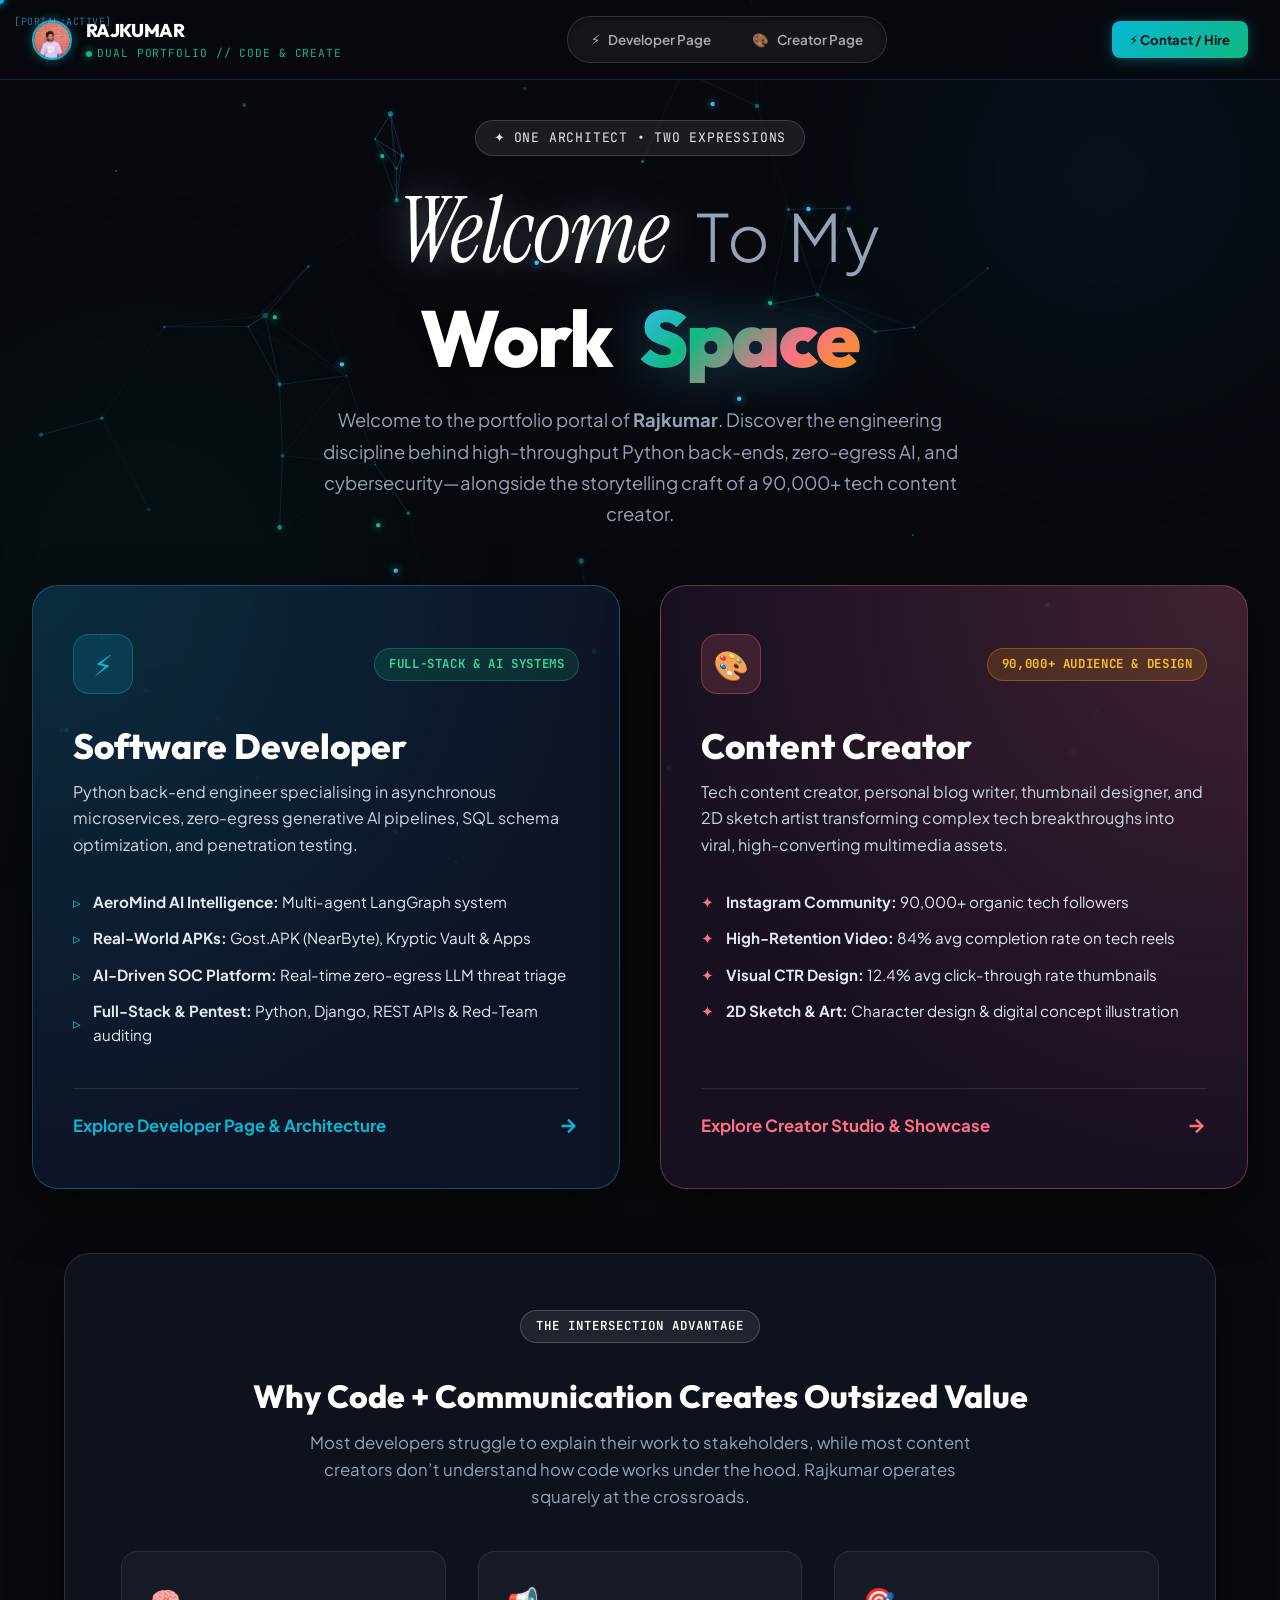
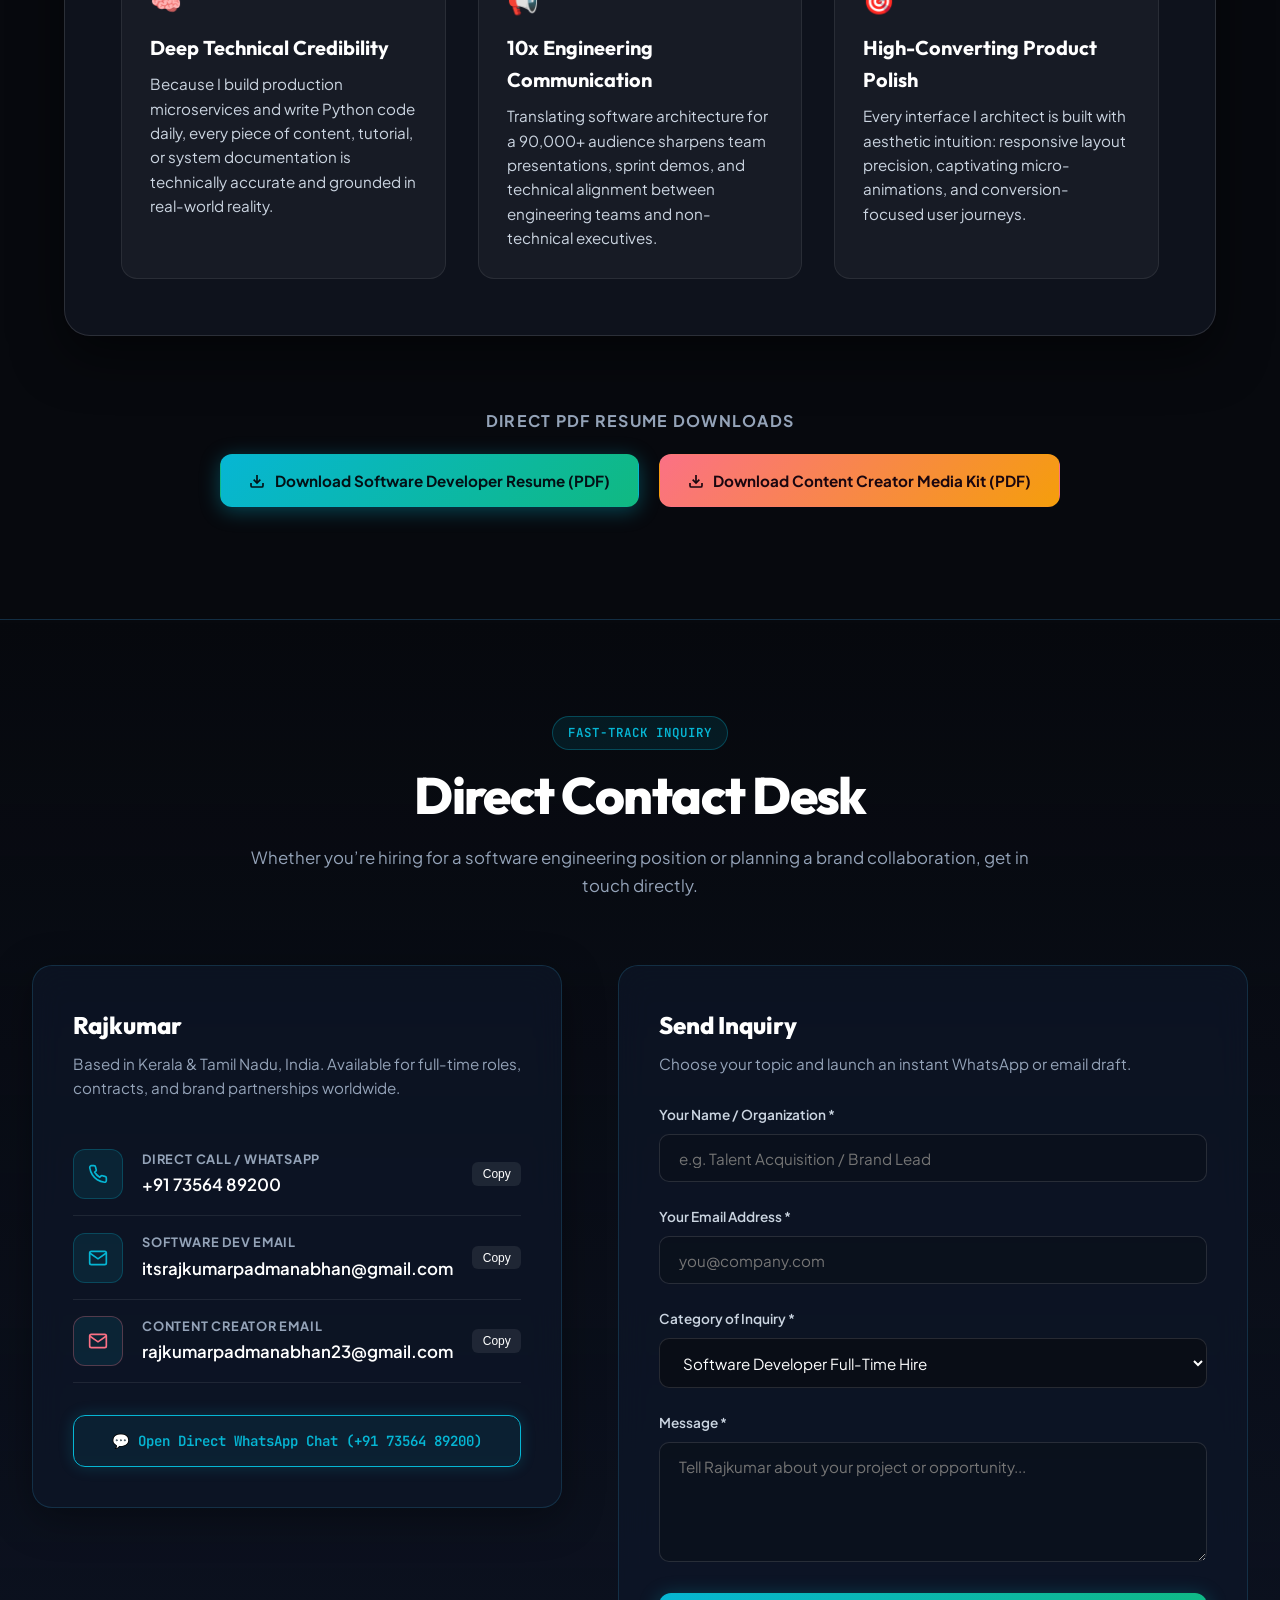
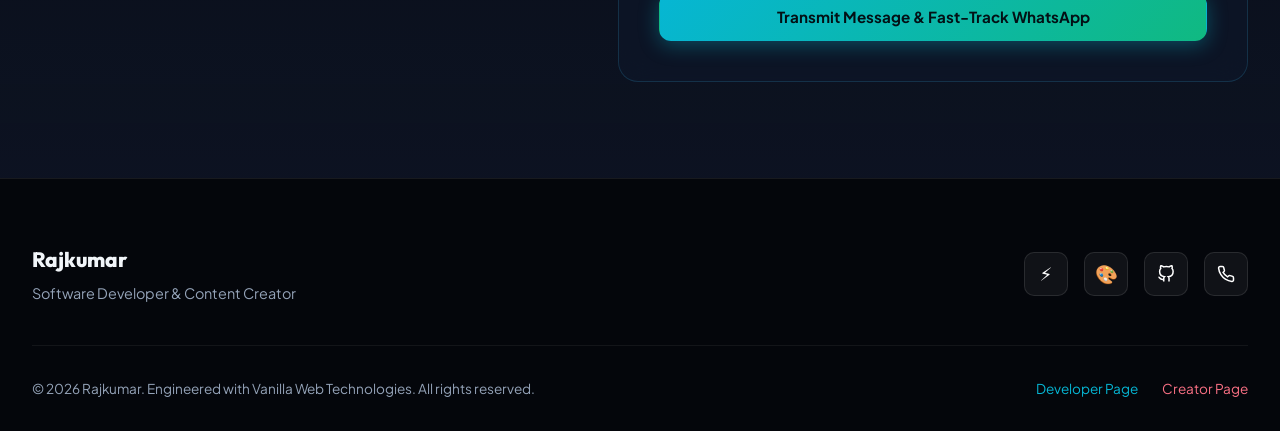
==== commit 802a8a22: "feat: complete software developer portfolio integration, own APKs, and aligned creator studio naviga" ====
--- a/index.html
+++ b/index.html
@@ -10,6 +10,7 @@
   <!-- Preconnect to Google Fonts -->
   <link rel="preconnect" href="https://fonts.googleapis.com" />
   <link rel="preconnect" href="https://fonts.gstatic.com" crossorigin />
+  <link href="https://fonts.googleapis.com/css2?family=Instrument+Serif:ital@0;1&family=Plus+Jakarta+Sans:wght@300;400;500;600;700;800&family=JetBrains+Mono:wght@400;500;600;700&family=Outfit:wght@400;500;600;700;800;900&family=Cinzel:wght@500;700&display=swap" rel="stylesheet" />
 
   <!-- Stylesheets -->
   <link rel="stylesheet" href="css/common.css" />
@@ -51,19 +52,112 @@
     }
 
     .hub-headline {
+      font-size: clamp(2.75rem, 6.2vw, 5.2rem);
+      line-height: 1.12;
+      color: #fff;
+      margin-bottom: 1.35rem;
+      display: flex;
+      flex-direction: column;
+      align-items: center;
+      justify-content: center;
+      gap: 0.15em;
+    }
+
+    .hub-headline .mix-row {
+      display: inline-flex;
+      align-items: baseline;
+      justify-content: center;
+      flex-wrap: wrap;
+      gap: 0.35em;
+    }
+
+    /* Font Mix 1: "Welcome" — Luxury Editorial Serif Italic */
+    .hub-headline .mix-welcome {
+      font-family: var(--font-serif, 'Instrument Serif', Georgia, serif);
+      font-style: italic;
+      font-weight: 400;
+      font-size: 1.15em;
+      letter-spacing: -0.01em;
+      color: #ffffff;
+      text-shadow: 0 0 35px rgba(255, 255, 255, 0.3), 0 0 70px rgba(56, 189, 248, 0.2);
+      transition: transform 0.35s cubic-bezier(0.16, 1, 0.3, 1), text-shadow 0.35s ease;
+      display: inline-block;
+      cursor: default;
+    }
+    .hub-headline .mix-welcome:hover {
+      transform: translateY(-2px) skewX(-3deg);
+      text-shadow: 0 0 45px rgba(251, 113, 133, 0.5), 0 0 80px rgba(255, 255, 255, 0.45);
+    }
+
+    /* Font Mix 2: "To My" — Minimalist Geometric Modern Sans */
+    .hub-headline .mix-tomy {
+      font-family: var(--font-sans);
+      font-weight: 300;
+      font-style: normal;
+      font-size: 0.82em;
+      letter-spacing: 0.05em;
+      color: #94a3b8;
+      display: inline-block;
+      vertical-align: baseline;
+      transition: color 0.3s ease;
+    }
+    .hub-headline:hover .mix-tomy {
+      color: #e2e8f0;
+    }
+
+    /* Font Mix 3: "Work" — Architectural Precision Geometric Sans */
+    .hub-headline .mix-work {
       font-family: var(--font-heading);
-      font-size: clamp(2.6rem, 5.8vw, 4.8rem);
+      font-weight: 800;
+      letter-spacing: -0.03em;
+      color: #ffffff;
+      display: inline-block;
+      text-shadow: 0 4px 25px rgba(0, 0, 0, 0.6);
+      transition: transform 0.35s cubic-bezier(0.16, 1, 0.3, 1), color 0.3s ease;
+      cursor: default;
+    }
+    .hub-headline .mix-work:hover {
+      transform: translateY(-2px);
+      color: #e0f2fe;
+      text-shadow: 0 0 30px rgba(56, 189, 248, 0.5);
+    }
+
+    /* Font Mix 4: "Space" — Radiant Dual-Gradient Ambient Display */
+    .hub-headline .mix-space {
+      font-family: var(--font-heading);
       font-weight: 900;
-      line-height: 1.08;
-      letter-spacing: -0.035em;
-      color: #fff;
-      margin-bottom: 1.25rem;
-    }
-
-    .hub-headline .dual-gradient {
-      background: linear-gradient(90deg, #38bdf8 0%, #10b981 35%, #fb7185 70%, #f59e0b 100%);
+      letter-spacing: -0.02em;
+      background: linear-gradient(135deg, #38bdf8 0%, #10b981 32%, #fb7185 68%, #f59e0b 100%);
+      background-size: 250% 250%;
       -webkit-background-clip: text;
       -webkit-text-fill-color: transparent;
+      filter: drop-shadow(0 0 28px rgba(56, 189, 248, 0.32));
+      animation: spaceGradientShift 8s ease-in-out infinite alternate;
+      display: inline-block;
+      cursor: default;
+      transition: filter 0.35s ease, transform 0.35s cubic-bezier(0.16, 1, 0.3, 1);
+    }
+    .hub-headline .mix-space:hover {
+      transform: translateY(-2px) scale(1.02);
+      filter: drop-shadow(0 0 38px rgba(251, 113, 133, 0.55)) drop-shadow(0 0 15px rgba(56, 189, 248, 0.45));
+    }
+
+    .hub-headline .dual-gradient {
+      background: linear-gradient(135deg, #38bdf8 0%, #10b981 32%, #fb7185 68%, #f59e0b 100%);
+      -webkit-background-clip: text;
+      -webkit-text-fill-color: transparent;
+    }
+
+    @keyframes spaceGradientShift {
+      0% {
+        background-position: 0% 50%;
+      }
+      50% {
+        background-position: 100% 50%;
+      }
+      100% {
+        background-position: 0% 50%;
+      }
     }
 
     .hub-sub {
@@ -340,9 +434,15 @@
           <span>✦</span> <span>ONE ARCHITECT • TWO EXPRESSIONS</span>
         </div>
 
-        <h1 class="hub-headline">
-          Engineering Scalable Code.<br />
-          <span class="dual-gradient">Igniting 90K+ Audiences.</span>
+        <h1 class="hub-headline" aria-label="Welcome To My Work Space">
+          <span class="mix-row">
+            <span class="mix-welcome">Welcome</span>
+            <span class="mix-tomy">To My</span>
+          </span>
+          <span class="mix-row">
+            <span class="mix-work">Work</span>
+            <span class="mix-space dual-gradient">Space</span>
+          </span>
         </h1>
 
         <p class="hub-sub">
@@ -369,19 +469,19 @@
             <div class="portal-highlights">
               <div class="portal-highlight-item">
                 <span class="bullet">▹</span>
-                <span><strong>Security Operations Center:</strong> Real-time zero-egress LLM SOC</span>
+                <span><strong>AeroMind AI Intelligence:</strong> Multi-agent LangGraph system</span>
               </div>
               <div class="portal-highlight-item">
                 <span class="bullet">▹</span>
-                <span><strong>Agentic RAG Assistant:</strong> LangChain, Groq Llama 3 & ChromaDB</span>
+                <span><strong>Real-World APKs:</strong> Gost.APK (NearByte), Kryptic Vault &amp; Apps</span>
               </div>
               <div class="portal-highlight-item">
                 <span class="bullet">▹</span>
-                <span><strong>Real-Time Collaborative Suite:</strong> CRDTs, Yjs & WebSockets</span>
+                <span><strong>AI-Driven SOC Platform:</strong> Real-time zero-egress LLM threat triage</span>
               </div>
               <div class="portal-highlight-item">
                 <span class="bullet">▹</span>
-                <span><strong>Penetration Testing:</strong> Certified Red-Team vulnerability auditor</span>
+                <span><strong>Full-Stack &amp; Pentest:</strong> Python, Django, REST APIs &amp; Red-Team auditing</span>
               </div>
             </div>
           </div>
@@ -596,7 +696,7 @@
     <div class="footer-container">
       <div class="footer-brand">
         <h3>Rajkumar</h3>
-        <p>Software Developer (Python, AI, Security) & Content Creator (90K+ Instagram, Design, Visual Arts).</p>
+        <p>Software Developer & Content Creator</p>
       </div>
       <div class="footer-socials">
         <a href="developer.html" class="footer-social-btn" title="Software Developer Page">⚡</a>
--- a/css/common.css
+++ b/css/common.css
@@ -3,7 +3,7 @@
    Dual-Persona: Software Developer & Content Creator
    ========================================================================== */
 
-@import url('https://fonts.googleapis.com/css2?family=Plus+Jakarta+Sans:wght@300;400;500;600;700;800&family=JetBrains+Mono:wght@400;500;600;700&family=Outfit:wght@400;500;600;700;800;900&family=Cinzel:wght@500;700&display=swap');
+@import url('https://fonts.googleapis.com/css2?family=Instrument+Serif:ital@0;1&family=Plus+Jakarta+Sans:wght@300;400;500;600;700;800&family=JetBrains+Mono:wght@400;500;600;700&family=Outfit:wght@400;500;600;700;800;900&family=Cinzel:wght@500;700&display=swap');
 
 :root {
   /* Developer Color Palette (Cyber / Precision / High-Tech) */
@@ -38,6 +38,7 @@
   --font-sans: 'Plus Jakarta Sans', system-ui, -apple-system, sans-serif;
   --font-heading: 'Outfit', sans-serif;
   --font-mono: 'JetBrains Mono', monospace;
+  --font-serif: 'Instrument Serif', Georgia, serif;
 
   /* Glassmorphism & Transitions */
   --glass-blur: blur(16px);
@@ -54,11 +55,25 @@
   padding: 0;
 }
 
+a {
+  text-decoration: none;
+  color: inherit;
+}
+
 html {
   scroll-behavior: smooth;
   font-size: 16px;
   -webkit-font-smoothing: antialiased;
   -moz-osx-font-smoothing: grayscale;
+}
+
+/* Ensure anchor jumps clear sticky top navbar */
+section,
+.section-container,
+.creator-hero,
+.dev-hero,
+[id] {
+  scroll-margin-top: 85px;
 }
 
 body {
--- a/css/developer.css
+++ b/css/developer.css
@@ -14,11 +14,8 @@
 }
 
 .dev-hero-grid {
-  display: grid;
-  grid-template-columns: 1.15fr 0.85fr;
-  gap: 3.5rem;
-  align-items: center;
-  max-width: 1360px;
+  display: block;
+  max-width: 980px;
   margin: 0 auto;
   width: 100%;
 }
@@ -80,7 +77,7 @@
   color: var(--dev-text-muted);
   line-height: 1.7;
   margin-bottom: 2rem;
-  max-width: 620px;
+  max-width: 820px;
 }
 
 .dev-tech-tags {
@@ -557,6 +554,7 @@
   display: inline-flex;
   align-items: center;
   gap: 0.45rem;
+  text-decoration: none !important;
   transition: all var(--transition-fast);
 }
 
@@ -564,6 +562,15 @@
   background: var(--dev-secondary);
   color: #031015;
   border-color: var(--dev-secondary);
+  text-decoration: none !important;
+}
+
+a.btn-project-detail,
+a.btn-project-detail:hover,
+a.btn-project-detail:visited,
+a.btn-project-detail:focus,
+a.btn-project-detail * {
+  text-decoration: none !important;
 }
 
 /* Technical Skills Arsenal */
@@ -724,3 +731,517 @@
     grid-template-columns: 1fr;
   }
 }
+
+/* ========================================================
+   HERO KEY PILLARS (PYTHON, SECURITY, DJANGO, DATABASES)
+   ======================================================== */
+.hero-pillars-grid {
+  display: grid;
+  grid-template-columns: repeat(4, 1fr);
+  gap: 1.25rem;
+  margin-top: 3.5rem;
+}
+
+@media (max-width: 900px) {
+  .hero-pillars-grid {
+    grid-template-columns: repeat(2, 1fr);
+  }
+}
+
+@media (max-width: 500px) {
+  .hero-pillars-grid {
+    grid-template-columns: 1fr;
+  }
+}
+
+.hero-pillar-card {
+  background: rgba(13, 21, 38, 0.65);
+  backdrop-filter: blur(16px);
+  border: 1px solid rgba(255, 255, 255, 0.08);
+  border-radius: 16px;
+  padding: 1.35rem 1.2rem;
+  display: flex;
+  align-items: center;
+  gap: 1rem;
+  transition: all 0.35s cubic-bezier(0.16, 1, 0.3, 1);
+  box-shadow: 0 4px 20px rgba(0, 0, 0, 0.3);
+}
+
+.hero-pillar-card:hover {
+  transform: translateY(-4px);
+  border-color: var(--dev-secondary);
+  box-shadow: 0 10px 30px rgba(6, 182, 212, 0.2);
+}
+
+.pillar-icon-box {
+  width: 48px;
+  height: 48px;
+  border-radius: 12px;
+  background: rgba(6, 182, 212, 0.12);
+  border: 1px solid rgba(6, 182, 212, 0.3);
+  display: flex;
+  align-items: center;
+  justify-content: center;
+  font-size: 1.6rem;
+  flex-shrink: 0;
+}
+
+.pillar-info h4 {
+  font-family: var(--font-heading);
+  font-size: 1.02rem;
+  font-weight: 700;
+  color: #fff;
+  margin-bottom: 0.2rem;
+}
+
+.pillar-info p {
+  font-size: 0.8rem;
+  color: var(--dev-text-muted);
+  font-family: var(--font-mono);
+  line-height: 1.35;
+}
+
+/* ========================================================
+   ABOUT ME SECTION WITH IDE CODE WINDOW (about.ts)
+   ======================================================== */
+.about-grid {
+  display: grid;
+  grid-template-columns: 1.15fr 0.95fr;
+  gap: 3rem;
+  align-items: center;
+}
+
+@media (max-width: 992px) {
+  .about-grid {
+    grid-template-columns: 1fr;
+    gap: 2.5rem;
+  }
+}
+
+.about-bio-text p {
+  color: #cbd5e1;
+  font-size: 1.05rem;
+  line-height: 1.8;
+  margin-bottom: 1.25rem;
+}
+
+.about-bio-highlight {
+  border-left: 3px solid var(--dev-primary);
+  padding-left: 1.25rem;
+  margin: 1.5rem 0;
+  font-size: 1.08rem;
+  color: #fff;
+  line-height: 1.7;
+}
+
+.ide-window {
+  background: #090d16;
+  border: 1px solid rgba(255, 255, 255, 0.12);
+  border-radius: 16px;
+  overflow: hidden;
+  box-shadow: 0 15px 40px rgba(0, 0, 0, 0.6), 0 0 35px rgba(6, 182, 212, 0.1);
+  font-family: var(--font-mono);
+}
+
+.ide-header {
+  background: rgba(18, 25, 42, 0.95);
+  border-bottom: 1px solid rgba(255, 255, 255, 0.08);
+  padding: 0.75rem 1.25rem;
+  display: flex;
+  align-items: center;
+  justify-content: space-between;
+}
+
+.ide-dots {
+  display: flex;
+  gap: 6px;
+}
+
+.ide-dot {
+  width: 10px;
+  height: 10px;
+  border-radius: 50%;
+}
+
+.ide-dot.red { background: #ef4444; }
+.ide-dot.yellow { background: #f59e0b; }
+.ide-dot.green { background: #10b981; }
+
+.ide-tab {
+  display: inline-flex;
+  align-items: center;
+  gap: 6px;
+  background: #090d16;
+  padding: 0.35rem 0.85rem;
+  border-radius: 6px;
+  font-size: 0.78rem;
+  color: #38bdf8;
+  border: 1px solid rgba(56, 189, 248, 0.3);
+}
+
+.ide-body {
+  padding: 1.5rem;
+  overflow-x: auto;
+  font-size: 0.88rem;
+  line-height: 1.75;
+}
+
+.ide-body pre {
+  margin: 0;
+  color: #e2e8f0;
+}
+
+.code-keyword { color: #f472b6; font-weight: 600; }
+.code-var { color: #38bdf8; }
+.code-str { color: #34d399; }
+.code-prop { color: #93c5fd; }
+.code-val { color: #fbbf24; }
+.code-comment { color: #64748b; font-style: italic; }
+
+/* ========================================================
+   OWN APPLICATIONS / REAL WORLD APKS
+   ======================================================== */
+.own-apps-grid {
+  display: grid;
+  grid-template-columns: repeat(auto-fit, minmax(320px, 1fr));
+  gap: 1.5rem;
+}
+
+.apk-card {
+  background: var(--dev-bg-card);
+  backdrop-filter: var(--glass-blur);
+  border: 1px solid var(--dev-border);
+  border-radius: 18px;
+  padding: 1.75rem;
+  display: flex;
+  flex-direction: column;
+  justify-content: space-between;
+  transition: all 0.35s cubic-bezier(0.16, 1, 0.3, 1);
+  position: relative;
+  overflow: hidden;
+}
+
+.apk-card::before {
+  content: '';
+  position: absolute;
+  top: 0;
+  left: 0;
+  right: 0;
+  height: 3px;
+  background: linear-gradient(90deg, var(--dev-secondary), var(--dev-primary));
+  opacity: 0;
+  transition: opacity 0.3s ease;
+}
+
+.apk-card:hover {
+  transform: translateY(-4px);
+  border-color: var(--dev-secondary);
+  box-shadow: 0 12px 35px rgba(6, 182, 212, 0.18);
+}
+
+.apk-card:hover::before {
+  opacity: 1;
+}
+
+.apk-top {
+  display: flex;
+  align-items: center;
+  justify-content: space-between;
+  margin-bottom: 1rem;
+}
+
+.apk-title-wrap {
+  display: flex;
+  align-items: center;
+  gap: 0.75rem;
+}
+
+.apk-badge-icon {
+  font-size: 1.6rem;
+}
+
+.apk-title {
+  font-family: var(--font-heading);
+  font-size: 1.3rem;
+  font-weight: 800;
+  color: #fff;
+}
+
+.apk-tag-pill {
+  font-family: var(--font-mono);
+  font-size: 0.72rem;
+  padding: 3px 9px;
+  border-radius: 999px;
+  background: rgba(16, 185, 129, 0.12);
+  border: 1px solid rgba(16, 185, 129, 0.3);
+  color: var(--dev-primary);
+  font-weight: 700;
+}
+
+.apk-desc {
+  color: var(--dev-text-muted);
+  font-size: 0.92rem;
+  line-height: 1.65;
+  margin-bottom: 1.5rem;
+}
+
+.apk-stack-chips {
+  display: flex;
+  flex-wrap: wrap;
+  gap: 0.45rem;
+  margin-bottom: 1.5rem;
+}
+
+.apk-chip {
+  padding: 0.28rem 0.65rem;
+  border-radius: 6px;
+  background: rgba(255, 255, 255, 0.04);
+  border: 1px solid rgba(255, 255, 255, 0.09);
+  font-family: var(--font-mono);
+  font-size: 0.75rem;
+  color: #cbd5e1;
+}
+
+.apk-footer {
+  margin-top: auto;
+  display: flex;
+  gap: 0.75rem;
+}
+
+.apk-action-btn {
+  display: inline-flex;
+  align-items: center;
+  justify-content: center;
+  gap: 0.5rem;
+  width: 100%;
+  padding: 0.65rem 1.25rem;
+  border-radius: 10px;
+  background: rgba(6, 182, 212, 0.12);
+  border: 1px solid rgba(6, 182, 212, 0.35);
+  color: #fff;
+  font-weight: 600;
+  font-size: 0.88rem;
+  text-decoration: none;
+  transition: all var(--transition-fast);
+}
+
+.apk-action-btn:hover {
+  background: var(--dev-secondary);
+  color: #050811;
+  box-shadow: 0 0 20px rgba(6, 182, 212, 0.4);
+}
+
+/* ========================================================
+   EDUCATION SECTION (3 CARDS)
+   ======================================================== */
+.edu-triple-grid {
+  display: grid;
+  grid-template-columns: repeat(3, 1fr);
+  gap: 1.5rem;
+}
+
+@media (max-width: 900px) {
+  .edu-triple-grid {
+    grid-template-columns: 1fr;
+  }
+}
+
+.edu-box-card {
+  background: var(--dev-bg-card);
+  backdrop-filter: var(--glass-blur);
+  border: 1px solid var(--dev-border);
+  border-radius: 18px;
+  padding: 2rem;
+  display: flex;
+  flex-direction: column;
+  justify-content: space-between;
+  transition: all 0.3s ease;
+}
+
+.edu-box-card:hover {
+  transform: translateY(-4px);
+  border-color: var(--dev-secondary);
+  box-shadow: 0 10px 30px rgba(6, 182, 212, 0.15);
+}
+
+.edu-badge-row {
+  display: flex;
+  justify-content: space-between;
+  align-items: center;
+  margin-bottom: 1.25rem;
+}
+
+.cgpa-chip {
+  font-family: var(--font-mono);
+  font-size: 0.82rem;
+  font-weight: 700;
+  padding: 3px 10px;
+  border-radius: 999px;
+  background: rgba(16, 185, 129, 0.12);
+  border: 1px solid rgba(16, 185, 129, 0.35);
+  color: var(--dev-primary);
+}
+
+.edu-box-card h3 {
+  font-family: var(--font-heading);
+  font-size: 1.25rem;
+  font-weight: 800;
+  color: #fff;
+  margin-bottom: 0.5rem;
+}
+
+.edu-box-card .inst-name {
+  color: var(--dev-secondary);
+  font-size: 0.95rem;
+  font-weight: 600;
+  margin-bottom: 0.75rem;
+}
+
+.edu-box-card .meta-row {
+  display: flex;
+  gap: 1.25rem;
+  font-family: var(--font-mono);
+  font-size: 0.8rem;
+  color: var(--dev-text-muted);
+}
+
+/* ========================================================
+   CERTIFICATIONS & VIRTUAL EXPERIENCE SECTION
+   ======================================================== */
+.certs-split-grid {
+  display: grid;
+  grid-template-columns: 1fr 1fr;
+  gap: 2rem;
+}
+
+@media (max-width: 900px) {
+  .certs-split-grid {
+    grid-template-columns: 1fr;
+  }
+}
+
+.cert-category-panel {
+  background: var(--dev-bg-card);
+  backdrop-filter: var(--glass-blur);
+  border: 1px solid var(--dev-border);
+  border-radius: 18px;
+  padding: 2.25rem;
+}
+
+.cert-panel-header {
+  display: flex;
+  align-items: center;
+  gap: 0.75rem;
+  margin-bottom: 1.75rem;
+  padding-bottom: 1rem;
+  border-bottom: 1px solid rgba(255, 255, 255, 0.08);
+}
+
+.cert-panel-header h3 {
+  font-family: var(--font-heading);
+  font-size: 1.3rem;
+  font-weight: 800;
+  color: #fff;
+}
+
+.cert-list {
+  display: flex;
+  flex-direction: column;
+  gap: 1.35rem;
+}
+
+.cert-tile {
+  background: rgba(255, 255, 255, 0.02);
+  border: 1px solid rgba(255, 255, 255, 0.06);
+  border-radius: 14px;
+  padding: 1.25rem;
+  transition: all var(--transition-fast);
+}
+
+.cert-tile:hover {
+  background: rgba(255, 255, 255, 0.04);
+  border-color: rgba(6, 182, 212, 0.35);
+  transform: translateX(4px);
+}
+
+.cert-tile-top {
+  display: flex;
+  justify-content: space-between;
+  align-items: flex-start;
+  gap: 1rem;
+  margin-bottom: 0.4rem;
+}
+
+.cert-tile-top h4 {
+  font-size: 1.02rem;
+  font-weight: 700;
+  color: #fff;
+}
+
+.cert-link {
+  display: inline-flex;
+  align-items: center;
+  gap: 4px;
+  font-size: 0.8rem;
+  color: var(--dev-secondary);
+  text-decoration: none;
+  font-weight: 600;
+  white-space: nowrap;
+}
+
+.cert-link:hover {
+  text-decoration: underline;
+  color: #38bdf8;
+}
+
+.cert-org {
+  color: var(--dev-primary);
+  font-size: 0.85rem;
+  font-weight: 600;
+  margin-bottom: 0.45rem;
+}
+
+.cert-desc {
+  font-size: 0.85rem;
+  color: var(--dev-text-muted);
+  line-height: 1.55;
+  margin-bottom: 0.65rem;
+}
+
+.cert-tags {
+  display: flex;
+  flex-wrap: wrap;
+  gap: 0.4rem;
+}
+
+.cert-id-tag {
+  font-family: var(--font-mono);
+  font-size: 0.72rem;
+  color: #94a3b8;
+  background: rgba(255, 255, 255, 0.04);
+  padding: 2px 7px;
+  border-radius: 4px;
+}
+
+/* More Projects CTA */
+.more-projects-card {
+  grid-column: 1 / -1;
+  background: linear-gradient(135deg, rgba(6, 182, 212, 0.08) 0%, rgba(16, 185, 129, 0.08) 100%);
+  border: 1px dashed rgba(6, 182, 212, 0.4);
+  border-radius: 18px;
+  padding: 2.25rem;
+  text-align: center;
+  display: flex;
+  flex-direction: column;
+  align-items: center;
+  justify-content: center;
+  gap: 1rem;
+  transition: all 0.3s ease;
+}
+
+.more-projects-card:hover {
+  background: linear-gradient(135deg, rgba(6, 182, 212, 0.15) 0%, rgba(16, 185, 129, 0.15) 100%);
+  border-color: var(--dev-secondary);
+  transform: translateY(-2px);
+}
+
--- a/css/creator.css
+++ b/css/creator.css
@@ -646,3 +646,1002 @@
     grid-template-columns: 1fr;
   }
 }
+
+/* ==========================================================================
+   AUTHENTIC CONTENT CREATOR PORTFOLIO INTEGRATION
+   NLE Timeline, Film Viewfinder, Pinterest Works & Malayalam Showcase
+   ========================================================================== */
+
+/* Top Playhead Scrub Track */
+.playhead-track {
+  position: fixed;
+  top: 0;
+  left: 0;
+  right: 0;
+  height: 3px;
+  background: rgba(251, 113, 133, 0.15);
+  z-index: 9999;
+}
+
+.playhead-fill {
+  height: 100%;
+  width: 0%;
+  background: linear-gradient(90deg, var(--creator-primary), var(--creator-secondary));
+  box-shadow: 0 0 10px var(--creator-primary);
+  transition: width 0.08s ease;
+}
+
+/* Timecode Display in Nav */
+.tc-readout {
+  font-family: var(--font-mono);
+  font-size: 0.85rem;
+  font-weight: 700;
+  color: var(--creator-primary);
+  background: rgba(251, 113, 133, 0.12);
+  border: 1px solid rgba(251, 113, 133, 0.3);
+  padding: 0.35rem 0.8rem;
+  border-radius: 6px;
+  letter-spacing: 0.08em;
+  display: inline-flex;
+  align-items: center;
+  gap: 0.4rem;
+}
+
+/* Hero Film Viewfinder Frame with rajkumar.png */
+.hero-frame-container {
+  position: relative;
+  max-width: 480px;
+  width: 100%;
+  margin: 0 auto;
+  border-radius: 24px;
+  overflow: hidden;
+  background: #15111a;
+  border: 1px solid rgba(251, 113, 133, 0.3);
+  box-shadow: 0 25px 60px rgba(0, 0, 0, 0.7), 0 0 35px rgba(251, 113, 133, 0.2);
+}
+
+.hero-frame-container img {
+  width: 100%;
+  height: auto;
+  display: block;
+  object-fit: cover;
+  transition: transform 0.6s var(--ease-spring);
+}
+
+.hero-frame-container:hover img {
+  transform: scale(1.03);
+}
+
+.hero-frame-container .brackets {
+  position: absolute;
+  inset: 16px;
+  pointer-events: none;
+}
+
+.hero-frame-container .brackets span {
+  position: absolute;
+  width: 20px;
+  height: 20px;
+  border: 2px solid rgba(255, 255, 255, 0.8);
+}
+.hero-frame-container .brackets .tl { top: 0; left: 0; border-right: none; border-bottom: none; }
+.hero-frame-container .brackets .tr { top: 0; right: 0; border-left: none; border-bottom: none; }
+.hero-frame-container .brackets .bl { bottom: 0; left: 0; border-right: none; border-top: none; }
+.hero-frame-container .brackets .br { bottom: 0; right: 0; border-left: none; border-top: none; }
+
+.frame-badge {
+  position: absolute;
+  top: 24px;
+  left: 24px;
+  background: rgba(0, 0, 0, 0.75);
+  backdrop-filter: blur(10px);
+  border: 1px solid rgba(244, 63, 94, 0.5);
+  border-radius: 20px;
+  padding: 5px 12px;
+  font-family: var(--font-mono);
+  font-size: 0.75rem;
+  font-weight: 700;
+  color: #fff;
+  display: flex;
+  align-items: center;
+  gap: 8px;
+  letter-spacing: 0.05em;
+}
+
+.frame-badge .dot {
+  width: 8px;
+  height: 8px;
+  background: #f43f5e;
+  border-radius: 50%;
+  animation: pulseBeacon 1.4s infinite;
+}
+
+.frame-scrub {
+  position: absolute;
+  bottom: 0;
+  left: 0;
+  right: 0;
+  background: linear-gradient(180deg, transparent 0%, rgba(13, 10, 16, 0.95) 100%);
+  padding: 24px 20px 16px;
+}
+
+.frame-scrub .bar {
+  height: 3px;
+  background: rgba(255, 255, 255, 0.2);
+  border-radius: 2px;
+  position: relative;
+  overflow: hidden;
+  margin-bottom: 8px;
+}
+
+.frame-scrub .bar i {
+  position: absolute;
+  top: 0; left: 0; bottom: 0;
+  width: 42%;
+  background: var(--creator-primary);
+  box-shadow: 0 0 10px var(--creator-primary);
+}
+
+.frame-scrub .meta {
+  display: flex;
+  justify-content: space-between;
+  font-family: var(--font-mono);
+  font-size: 0.75rem;
+  color: #cbd5e1;
+  font-weight: 600;
+  letter-spacing: 0.04em;
+}
+
+/* Audio Waveform */
+.waveform {
+  display: inline-flex;
+  align-items: center;
+  gap: 4px;
+  height: 36px;
+  margin: 1rem 0;
+}
+
+.waveform i {
+  width: 3px;
+  background: var(--creator-primary);
+  border-radius: 2px;
+  animation: wv 1.4s ease-in-out infinite;
+}
+
+@keyframes wv {
+  0%, 100% { transform: scaleY(0.3); }
+  50% { transform: scaleY(1); }
+}
+
+/* NLE Life on the Timeline Section */
+.timeline-wrap {
+  background: var(--creator-bg-card);
+  backdrop-filter: var(--glass-blur);
+  border: 1px solid var(--creator-border);
+  border-radius: 24px;
+  padding: 2.25rem;
+  margin-bottom: 2.5rem;
+  box-shadow: 0 20px 50px rgba(0, 0, 0, 0.5);
+  overflow-x: auto;
+}
+
+.tl-inner {
+  min-width: 680px;
+}
+
+.tl-ruler {
+  display: grid;
+  grid-template-columns: 80px repeat(11, 1fr);
+  gap: 6px;
+  border-bottom: 1px solid rgba(255, 255, 255, 0.12);
+  padding-bottom: 10px;
+  margin-bottom: 14px;
+  font-family: var(--font-mono);
+  font-size: 0.78rem;
+  font-weight: 700;
+  color: var(--creator-text-muted);
+}
+
+.tl-row {
+  display: grid;
+  grid-template-columns: 80px 1fr;
+  gap: 12px;
+  align-items: center;
+  margin-bottom: 12px;
+}
+
+.tl-label {
+  font-family: var(--font-mono);
+  font-size: 0.8rem;
+  font-weight: 800;
+  color: #f1f5f9;
+  letter-spacing: 0.05em;
+}
+
+.tl-label b {
+  display: block;
+  font-size: 0.68rem;
+  color: var(--creator-primary);
+  font-weight: 600;
+}
+
+.tl-track {
+  position: relative;
+  height: 48px;
+  background: rgba(255, 255, 255, 0.04);
+  border: 1px solid rgba(255, 255, 255, 0.08);
+  border-radius: 8px;
+  overflow: hidden;
+}
+
+.tl-track .clip {
+  position: absolute;
+  top: 4px;
+  bottom: 4px;
+  border-radius: 6px;
+  padding: 4px 10px;
+  display: flex;
+  flex-direction: column;
+  justify-content: center;
+  color: #0d0a10;
+  font-weight: 700;
+  transition: transform 0.2s ease, filter 0.2s ease;
+  cursor: default;
+}
+
+.tl-track .clip:hover {
+  transform: translateY(-2px);
+  filter: brightness(1.1);
+}
+
+.tl-track .clip .t {
+  font-size: 0.82rem;
+  line-height: 1.2;
+  white-space: nowrap;
+  overflow: hidden;
+  text-overflow: ellipsis;
+}
+
+.tl-track .clip .s {
+  font-family: var(--font-mono);
+  font-size: 0.68rem;
+  opacity: 0.85;
+}
+
+.clip.edu1 { background: #93c5fd; }
+.clip.edu2 { background: #67e8f9; }
+.clip.work { background: #fde047; }
+.clip.photo { background: #fed7aa; }
+.clip.sketch { background: #d8b4fe; }
+.clip.ai { background: #a5f3fc; }
+.clip.write { background: var(--creator-primary); color: #fff; }
+
+.tl-legend {
+  display: flex;
+  flex-wrap: wrap;
+  gap: 16px;
+  margin-top: 18px;
+  padding-top: 14px;
+  border-top: 1px solid rgba(255, 255, 255, 0.08);
+  font-family: var(--font-mono);
+  font-size: 0.75rem;
+  font-weight: 600;
+  color: #94a3b8;
+}
+
+.tl-legend .item {
+  display: flex;
+  align-items: center;
+  gap: 8px;
+}
+
+.tl-legend .sw {
+  width: 12px;
+  height: 12px;
+  border-radius: 3px;
+}
+
+/* Detail Cards Grid */
+.clip-detail-grid {
+  display: grid;
+  grid-template-columns: repeat(2, 1fr);
+  gap: 1.5rem;
+  margin-top: 2rem;
+}
+
+@media (max-width: 768px) {
+  .clip-detail-grid { grid-template-columns: 1fr; }
+}
+
+.detail-card {
+  background: var(--creator-bg-card);
+  backdrop-filter: var(--glass-blur);
+  border: 1px solid var(--creator-border);
+  border-radius: 16px;
+  padding: 1.5rem 1.75rem;
+  border-top: 4px solid var(--creator-secondary);
+  transition: all var(--transition-fast);
+}
+
+.detail-card:hover {
+  transform: translateY(-4px);
+  border-color: var(--creator-border-glow);
+  box-shadow: 0 12px 30px rgba(0, 0, 0, 0.5);
+}
+
+.detail-card.write { border-top-color: var(--creator-primary); }
+
+.detail-card .dc-head {
+  display: flex;
+  justify-content: space-between;
+  align-items: baseline;
+  gap: 10px;
+  margin-bottom: 0.6rem;
+  flex-wrap: wrap;
+}
+
+.detail-card h3 {
+  font-family: var(--font-heading);
+  font-size: 1.25rem;
+  font-weight: 800;
+  color: #fff;
+}
+
+.detail-card .range {
+  font-family: var(--font-mono);
+  font-size: 0.8rem;
+  font-weight: 700;
+  color: var(--creator-primary);
+}
+
+.detail-card p {
+  color: #cbd5e1;
+  font-size: 0.95rem;
+  line-height: 1.65;
+  margin: 0;
+}
+
+/* Closed Captions Language Panel */
+.cc-panel {
+  background: var(--creator-bg-card);
+  backdrop-filter: var(--glass-blur);
+  border: 1px solid var(--creator-border);
+  border-radius: 18px;
+  padding: 1.75rem 2rem;
+  max-width: 520px;
+  box-shadow: 0 15px 40px rgba(0, 0, 0, 0.4);
+}
+
+.cc-title {
+  font-family: var(--font-mono);
+  font-size: 0.82rem;
+  font-weight: 700;
+  letter-spacing: 0.08em;
+  color: var(--creator-text-muted);
+  text-transform: uppercase;
+  margin-bottom: 1.25rem;
+  display: flex;
+  align-items: center;
+  gap: 8px;
+}
+
+.cc-title::before {
+  content: "CC";
+  background: var(--creator-primary);
+  color: #fff;
+  font-size: 0.7rem;
+  padding: 2px 6px;
+  border-radius: 4px;
+  font-weight: 800;
+}
+
+.cc-row {
+  display: flex;
+  align-items: center;
+  justify-content: space-between;
+  padding: 0.85rem 0;
+  border-bottom: 1px solid rgba(255, 255, 255, 0.08);
+}
+
+.cc-row:last-child {
+  border-bottom: none;
+}
+
+.cc-row .lang {
+  font-family: var(--font-heading);
+  font-size: 1.15rem;
+  font-weight: 800;
+  color: #fff;
+}
+
+.cc-row .code {
+  font-family: var(--font-mono);
+  font-size: 0.78rem;
+  font-weight: 700;
+  color: #cbd5e1;
+  border: 1px solid rgba(255, 255, 255, 0.15);
+  background: rgba(255, 255, 255, 0.05);
+  border-radius: 4px;
+  padding: 2px 8px;
+}
+
+.cc-row .spk {
+  font-family: var(--font-mono);
+  font-size: 0.8rem;
+  font-weight: 800;
+  color: #38bdf8;
+}
+
+/* ==========================================================================
+   WORK & PINTEREST MASONRY (44 WORKS + 13 MALAYALAM POSTERS)
+   ========================================================================== */
+
+.work-filters {
+  display: flex;
+  flex-wrap: wrap;
+  gap: 0.75rem;
+  margin: 2rem 0 2.5rem;
+}
+
+.filter-btn {
+  font-family: var(--font-mono);
+  font-size: 0.82rem;
+  font-weight: 600;
+  padding: 0.55rem 1.15rem;
+  border-radius: 999px;
+  border: 1px solid rgba(255, 255, 255, 0.15);
+  background: rgba(255, 255, 255, 0.05);
+  color: #cbd5e1;
+  cursor: pointer;
+  transition: all var(--transition-fast);
+  display: inline-flex;
+  align-items: center;
+  gap: 0.5rem;
+  text-decoration: none !important;
+}
+
+.filter-btn:hover {
+  border-color: var(--creator-primary);
+  color: #fff;
+  transform: translateY(-2px);
+  background: rgba(251, 113, 133, 0.12);
+}
+
+.filter-btn.active {
+  background: var(--creator-primary);
+  color: #fff;
+  border-color: var(--creator-primary);
+  box-shadow: 0 4px 18px rgba(251, 113, 133, 0.35);
+}
+
+.filter-btn .count {
+  font-size: 0.75rem;
+  padding: 2px 6px;
+  border-radius: 10px;
+  background: rgba(0, 0, 0, 0.25);
+  color: inherit;
+}
+
+.jump-pill-btn {
+  border-color: var(--creator-secondary);
+  color: var(--creator-secondary);
+  font-weight: 700;
+}
+.jump-pill-btn:hover {
+  background: var(--creator-secondary);
+  color: #0d0a10;
+  border-color: var(--creator-secondary);
+}
+
+/* Masonry Columns */
+.pinterest-grid {
+  column-count: 4;
+  column-gap: 22px;
+  width: 100%;
+}
+
+@media (max-width: 1200px) {
+  .pinterest-grid { column-count: 3; column-gap: 18px; }
+}
+@media (max-width: 768px) {
+  .pinterest-grid { column-count: 2; column-gap: 14px; }
+}
+@media (max-width: 480px) {
+  .pinterest-grid { column-count: 1; column-gap: 0; }
+}
+
+.pin-card {
+  break-inside: avoid;
+  -webkit-column-break-inside: avoid;
+  page-break-inside: avoid;
+  margin-bottom: 22px;
+  border-radius: 18px; /* Curved corners */
+  overflow: hidden;
+  position: relative;
+  background: var(--creator-bg-card);
+  border: 1px solid rgba(251, 113, 133, 0.2);
+  box-shadow: 0 10px 30px rgba(0, 0, 0, 0.4);
+  transition: transform 0.3s cubic-bezier(0.16, 1, 0.3, 1), box-shadow 0.3s ease, border-color 0.2s ease;
+  cursor: pointer;
+  display: block;
+}
+
+.pin-card:hover {
+  transform: translateY(-8px);
+  box-shadow: 0 20px 45px rgba(0, 0, 0, 0.6), 0 0 25px rgba(251, 113, 133, 0.25);
+  border-color: var(--creator-primary);
+}
+
+.pin-img-wrap {
+  position: relative;
+  width: 100%;
+  overflow: hidden;
+  border-radius: 18px;
+  background: #191220;
+}
+
+.pin-img {
+  width: 100%;
+  height: auto;
+  display: block;
+  object-fit: cover;
+  border-radius: 18px;
+  transition: transform 0.45s cubic-bezier(0.16, 1, 0.3, 1);
+}
+
+.pin-card:hover .pin-img {
+  transform: scale(1.035);
+}
+
+.pin-overlay {
+  position: absolute;
+  inset: 0;
+  border-radius: 18px;
+  background: linear-gradient(180deg, rgba(13, 10, 16, 0.2) 0%, rgba(13, 10, 16, 0.35) 45%, rgba(13, 10, 16, 0.92) 100%);
+  opacity: 0;
+  transition: opacity 0.25s ease;
+  display: flex;
+  flex-direction: column;
+  justify-content: space-between;
+  padding: 16px;
+}
+
+.pin-card:hover .pin-overlay {
+  opacity: 1;
+}
+
+.pin-top-row {
+  display: flex;
+  justify-content: space-between;
+  align-items: center;
+  gap: 8px;
+}
+
+.pin-badge {
+  font-family: var(--font-mono);
+  font-size: 0.72rem;
+  font-weight: 700;
+  padding: 3px 10px;
+  border-radius: 999px;
+  background: rgba(0, 0, 0, 0.6);
+  backdrop-filter: blur(8px);
+  border: 1px solid rgba(255, 255, 255, 0.2);
+  color: #fff;
+  letter-spacing: 0.04em;
+}
+
+.pin-badge.story { border-color: rgba(251, 113, 133, 0.5); color: #fb7185; }
+.pin-badge.yt { border-color: rgba(239, 68, 68, 0.5); color: #f87171; }
+.pin-badge.reel { border-color: rgba(56, 189, 248, 0.5); color: #38bdf8; }
+.pin-badge.cover { border-color: rgba(245, 158, 11, 0.5); color: #fbbf24; }
+
+.pin-zoom-btn {
+  width: 32px;
+  height: 32px;
+  border-radius: 50%;
+  background: rgba(0, 0, 0, 0.6);
+  border: 1px solid rgba(255, 255, 255, 0.2);
+  color: #fff;
+  display: flex;
+  align-items: center;
+  justify-content: center;
+  cursor: pointer;
+  transition: all var(--transition-fast);
+}
+
+.pin-zoom-btn:hover {
+  background: var(--creator-primary);
+  border-color: var(--creator-primary);
+  transform: scale(1.1);
+}
+
+.pin-center {
+  display: flex;
+  justify-content: center;
+}
+
+.pin-like-btn {
+  background: rgba(0, 0, 0, 0.65);
+  backdrop-filter: blur(8px);
+  border: 1px solid rgba(255, 255, 255, 0.2);
+  border-radius: 999px;
+  padding: 6px 14px;
+  color: #fff;
+  display: inline-flex;
+  align-items: center;
+  gap: 6px;
+  font-family: var(--font-mono);
+  font-size: 0.8rem;
+  font-weight: 700;
+  cursor: pointer;
+  transition: all var(--transition-fast);
+}
+
+.pin-like-btn:hover {
+  background: rgba(244, 63, 94, 0.2);
+  border-color: #f43f5e;
+  color: #f43f5e;
+}
+
+.pin-like-btn.liked {
+  background: #f43f5e;
+  border-color: #f43f5e;
+  color: #fff;
+}
+
+.pin-bottom .pin-title {
+  font-family: var(--font-sans);
+  font-size: 0.95rem;
+  font-weight: 700;
+  color: #fff;
+  line-height: 1.35;
+  margin-bottom: 4px;
+}
+
+.pin-bottom .pin-sub {
+  font-size: 0.78rem;
+  color: var(--creator-text-muted);
+}
+
+/* ==========================================================================
+   MALAYALAM THUMBNAILS SUBSECTION
+   ========================================================================== */
+
+.malayalam-divider {
+  margin: 5rem 0 3.5rem;
+  position: relative;
+  text-align: center;
+}
+
+.malayalam-divider::before {
+  content: '';
+  position: absolute;
+  top: 50%;
+  left: 0;
+  right: 0;
+  height: 1px;
+  background: linear-gradient(90deg, transparent, rgba(245, 158, 11, 0.4), transparent);
+}
+
+.malayalam-divider-badge {
+  position: relative;
+  display: inline-flex;
+  align-items: center;
+  gap: 8px;
+  padding: 0.4rem 1.4rem;
+  border-radius: 999px;
+  background: #15101a;
+  border: 1px solid rgba(245, 158, 11, 0.5);
+  font-family: var(--font-mono);
+  font-size: 0.82rem;
+  font-weight: 800;
+  color: var(--creator-secondary);
+  letter-spacing: 0.08em;
+  box-shadow: 0 0 25px rgba(245, 158, 11, 0.25);
+}
+
+.malayalam-divider-badge .dot {
+  width: 8px;
+  height: 8px;
+  background: var(--creator-secondary);
+  border-radius: 50%;
+  animation: pulseBeacon 1.5s infinite;
+}
+
+.ml-tag-pill {
+  font-family: 'Manjari', sans-serif;
+  background: rgba(245, 158, 11, 0.15);
+  color: var(--creator-secondary);
+  padding: 2px 10px;
+  border-radius: 999px;
+  border: 1px solid rgba(245, 158, 11, 0.3);
+  font-weight: 700;
+}
+
+.region-pill {
+  font-family: var(--font-mono);
+  font-size: 0.78rem;
+  font-weight: 700;
+  color: #38bdf8;
+  background: rgba(56, 189, 248, 0.12);
+  border: 1px solid rgba(56, 189, 248, 0.3);
+  border-radius: 999px;
+  padding: 0.4rem 1rem;
+  display: inline-flex;
+  align-items: center;
+  gap: 6px;
+}
+
+.pulse-indicator {
+  width: 7px;
+  height: 7px;
+  background: #38bdf8;
+  border-radius: 50%;
+  animation: pulseBeacon 1.8s infinite;
+}
+
+.ml-pin-card .pin-title {
+  font-family: 'Manjari', var(--font-sans);
+  letter-spacing: 0.01em;
+}
+
+.ml-badge {
+  background: rgba(245, 158, 11, 0.2) !important;
+  border-color: rgba(245, 158, 11, 0.4) !important;
+  color: #fbbf24 !important;
+}
+
+/* ==========================================================================
+   LIGHTBOX MODAL FOR WORKS & THUMBNAILS
+   ========================================================================== */
+
+.lightbox-modal {
+  position: fixed;
+  inset: 0;
+  background: rgba(7, 5, 10, 0.94);
+  backdrop-filter: blur(20px);
+  z-index: 10000;
+  display: flex;
+  align-items: center;
+  justify-content: center;
+  opacity: 0;
+  visibility: hidden;
+  transition: all 0.3s ease;
+  padding: 2rem;
+}
+
+.lightbox-modal.active {
+  opacity: 1;
+  visibility: visible;
+}
+
+.lightbox-container {
+  position: relative;
+  max-width: 900px;
+  max-height: 90vh;
+  display: flex;
+  flex-direction: column;
+  align-items: center;
+}
+
+.lightbox-image-wrap {
+  max-width: 100%;
+  max-height: 75vh;
+  border-radius: 18px;
+  overflow: hidden;
+  box-shadow: 0 25px 60px rgba(0, 0, 0, 0.8), 0 0 40px rgba(251, 113, 133, 0.25);
+  border: 1px solid rgba(255, 255, 255, 0.15);
+}
+
+.lightbox-img {
+  max-width: 100%;
+  max-height: 75vh;
+  object-fit: contain;
+  display: block;
+}
+
+.lightbox-close {
+  position: absolute;
+  top: -45px;
+  right: 0;
+  background: none;
+  border: none;
+  color: #fff;
+  font-size: 2.2rem;
+  line-height: 1;
+  cursor: pointer;
+  transition: color 0.2s ease, transform 0.2s ease;
+}
+
+.lightbox-close:hover {
+  color: var(--creator-primary);
+  transform: scale(1.15);
+}
+
+.lightbox-nav {
+  position: absolute;
+  top: 50%;
+  transform: translateY(-50%);
+  width: 48px;
+  height: 48px;
+  border-radius: 50%;
+  background: rgba(255, 255, 255, 0.1);
+  backdrop-filter: blur(10px);
+  border: 1px solid rgba(255, 255, 255, 0.2);
+  color: #fff;
+  display: flex;
+  align-items: center;
+  justify-content: center;
+  cursor: pointer;
+  transition: all var(--transition-fast);
+}
+
+.lightbox-nav:hover {
+  background: var(--creator-primary);
+  border-color: var(--creator-primary);
+  transform: translateY(-50%) scale(1.1);
+}
+
+.lightbox-nav.prev { left: -70px; }
+.lightbox-nav.next { right: -70px; }
+
+@media (max-width: 900px) {
+  .lightbox-nav.prev { left: 10px; }
+  .lightbox-nav.next { right: 10px; }
+}
+
+.lightbox-footer {
+  margin-top: 1.25rem;
+  display: flex;
+  justify-content: space-between;
+  align-items: center;
+  width: 100%;
+  color: #fff;
+  font-family: var(--font-sans);
+}
+
+.lightbox-title {
+  font-size: 1.1rem;
+  font-weight: 700;
+  color: #fff;
+}
+
+.lightbox-counter {
+  font-family: var(--font-mono);
+  font-size: 0.85rem;
+  font-weight: 700;
+  color: var(--creator-primary);
+  background: rgba(251, 113, 133, 0.15);
+  border: 1px solid rgba(251, 113, 133, 0.3);
+  padding: 4px 12px;
+  border-radius: 999px;
+}
+
+/* ========================================================
+   GALLERY SHOW MORE / SHOW LESS TOGGLE BUTTONS & GRIDS
+   ======================================================== */
+.gallery-toggle-wrap {
+  display: flex;
+  justify-content: center;
+  align-items: center;
+  margin: 2.75rem 0 1rem;
+  position: relative;
+  z-index: 10;
+}
+
+.btn-gallery-toggle {
+  display: inline-flex;
+  align-items: center;
+  gap: 0.75rem;
+  padding: 0.85rem 1.85rem;
+  background: rgba(18, 22, 36, 0.75);
+  border: 1px solid rgba(251, 113, 133, 0.35);
+  border-radius: 999px;
+  color: #ffffff;
+  font-family: var(--font-sans);
+  font-size: 0.95rem;
+  font-weight: 600;
+  cursor: pointer;
+  backdrop-filter: blur(16px);
+  -webkit-backdrop-filter: blur(16px);
+  box-shadow: 0 4px 20px rgba(0, 0, 0, 0.3), inset 0 1px 0 rgba(255, 255, 255, 0.1);
+  transition: all 0.35s cubic-bezier(0.16, 1, 0.3, 1);
+  user-select: none;
+}
+
+.btn-gallery-toggle:hover {
+  background: rgba(251, 113, 133, 0.18);
+  border-color: var(--creator-primary);
+  transform: translateY(-2px);
+  box-shadow: 0 8px 30px rgba(251, 113, 133, 0.32), inset 0 1px 0 rgba(255, 255, 255, 0.2);
+  color: #fff;
+}
+
+.btn-gallery-toggle:active {
+  transform: translateY(0);
+}
+
+.btn-gallery-toggle .btn-toggle-icon {
+  transition: transform 0.35s cubic-bezier(0.16, 1, 0.3, 1);
+  stroke: var(--creator-primary);
+}
+
+.btn-gallery-toggle.is-expanded .btn-toggle-icon {
+  transform: rotate(180deg);
+}
+
+.btn-gallery-toggle .badge-count {
+  font-family: var(--font-mono);
+  font-size: 0.78rem;
+  font-weight: 700;
+  background: rgba(251, 113, 133, 0.2);
+  color: #fb7185;
+  border: 1px solid rgba(251, 113, 133, 0.35);
+  padding: 2px 8px;
+  border-radius: 999px;
+  margin-left: 0.25rem;
+}
+
+/* Card reveal animation */
+@keyframes pinCardReveal {
+  from {
+    opacity: 0;
+    transform: translateY(18px) scale(0.98);
+  }
+  to {
+    opacity: 1;
+    transform: translateY(0) scale(1);
+  }
+}
+
+.pin-card.pin-revealed {
+  animation: pinCardReveal 0.4s cubic-bezier(0.16, 1, 0.3, 1) both;
+}
+
+/* Art & Photography Grid Layouts */
+.art-masonry-grid,
+.photo-interactive-grid {
+  display: grid;
+  grid-template-columns: repeat(3, 1fr);
+  gap: 1.5rem;
+  margin-top: 2rem;
+}
+
+@media (max-width: 1024px) {
+  .art-masonry-grid,
+  .photo-interactive-grid {
+    grid-template-columns: repeat(2, 1fr);
+    gap: 1.25rem;
+  }
+}
+
+@media (max-width: 640px) {
+  .art-masonry-grid,
+  .photo-interactive-grid {
+    grid-template-columns: 1fr;
+    gap: 1rem;
+  }
+}
+
+/* Card height and image fits for Art & Photo */
+.art-masonry-grid .pin-card,
+.photo-interactive-grid .pin-card {
+  break-inside: avoid;
+  margin-bottom: 0;
+}
+
+.art-masonry-grid .pin-img-wrap,
+.photo-interactive-grid .pin-img-wrap {
+  aspect-ratio: 4 / 3;
+  background: #0d0a10;
+}
+
+.art-masonry-grid .pin-img-wrap img,
+.photo-interactive-grid .pin-img-wrap img {
+  width: 100%;
+  height: 100%;
+  object-fit: cover;
+  transition: transform 0.6s var(--ease-spring);
+}
+
+
